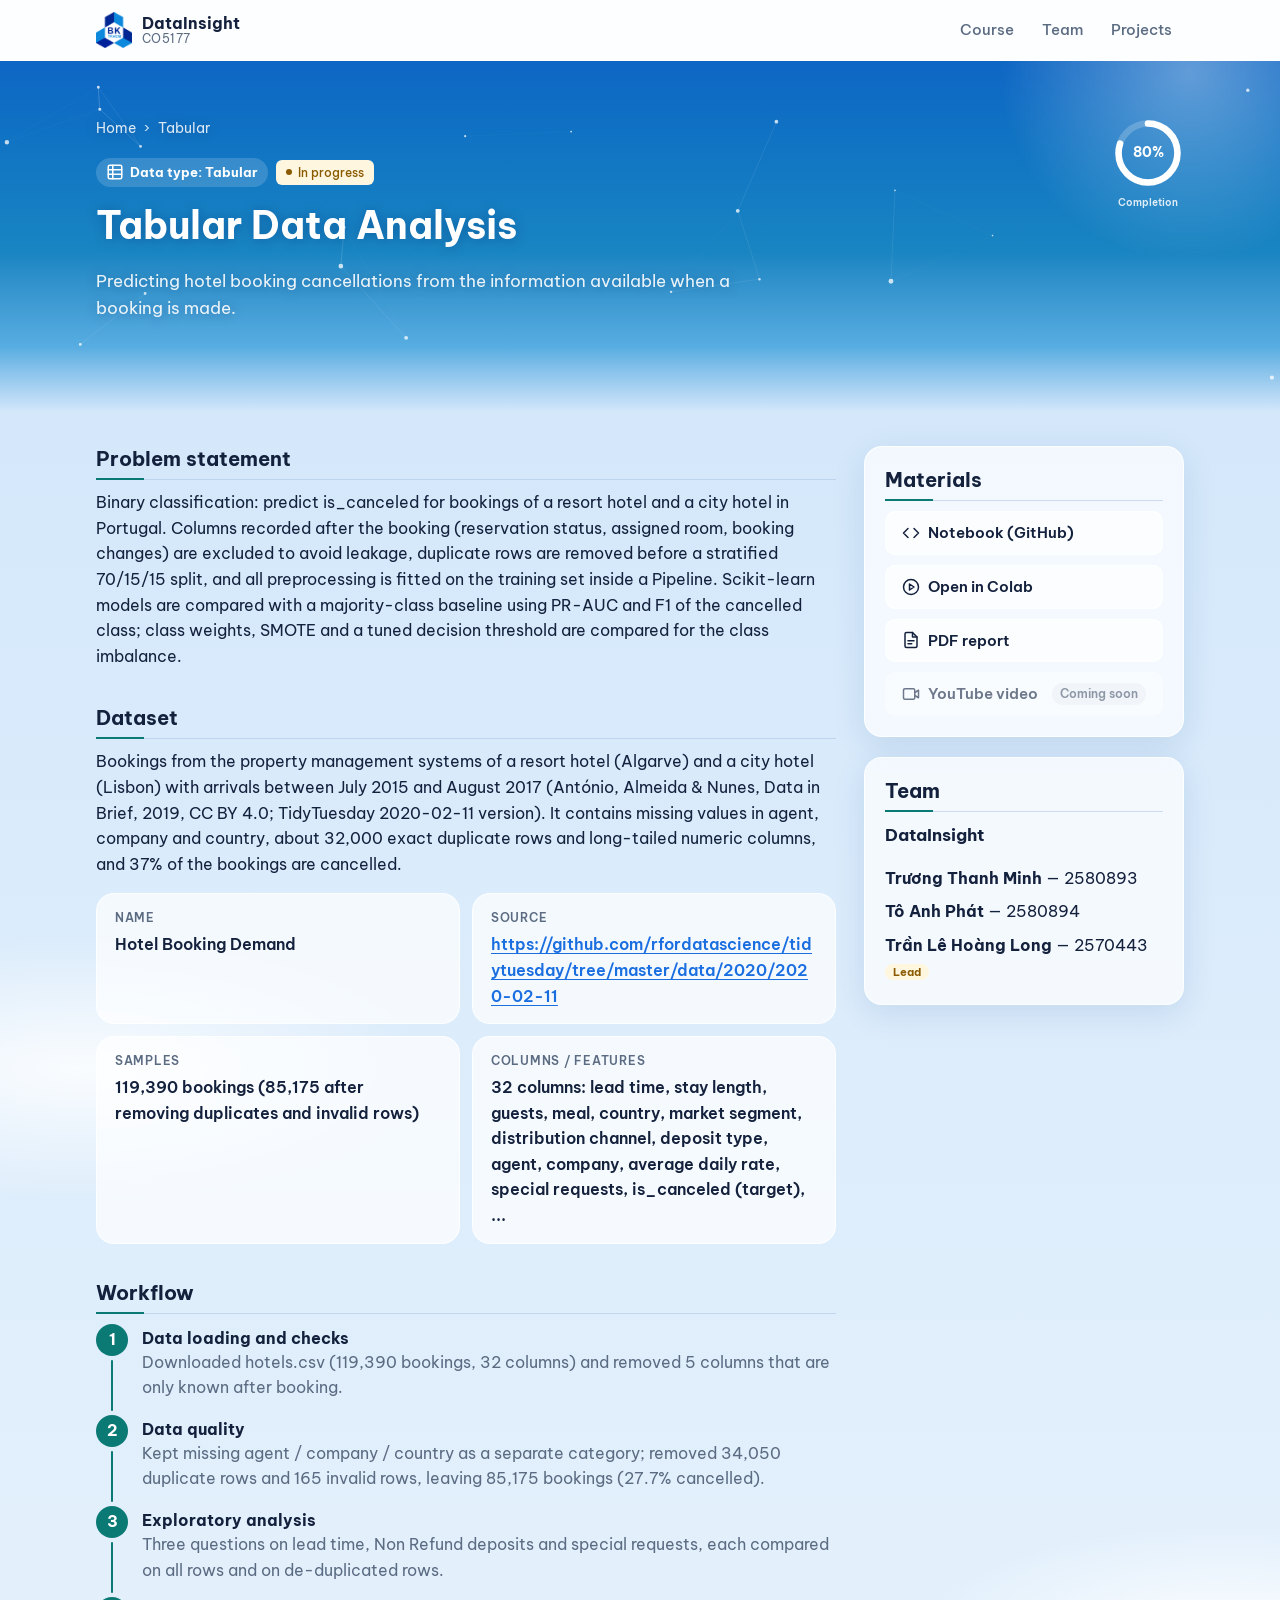
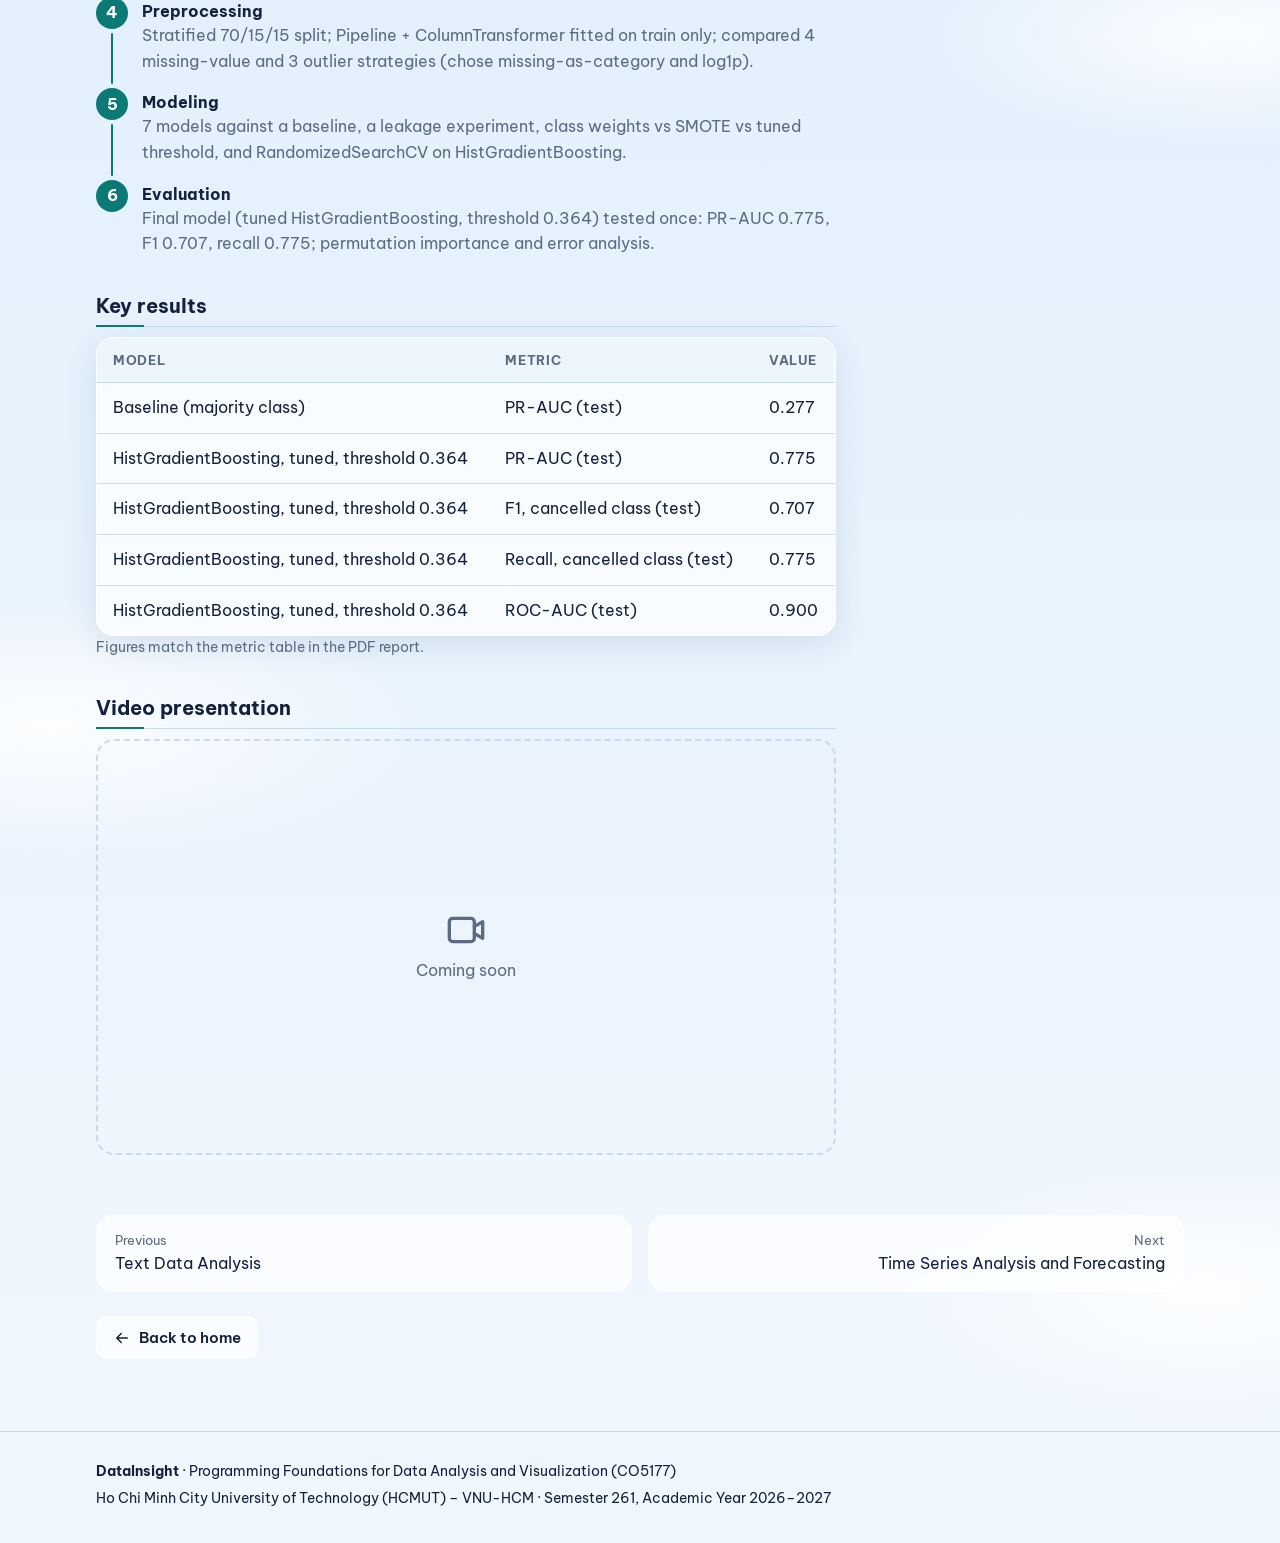
==== tabular/index.html @ 381c175e "feat: add tabular reports and notebook - include visualize to landing page - add report to latex: in" ====
<!doctype html>
<html lang="en">
<head>
  <meta charset="utf-8">
  <meta name="viewport" content="width=device-width, initial-scale=1">
  <title>Tabular · DataInsight</title>
  <meta name="description" content="Course project for Programming Foundations for Data Analysis and Visualization (CO5177) – team DataInsight, HCMUT.">
  <link rel="icon" type="image/png" href="../assets/img/hcmut-logo.png">
  <link rel="preconnect" href="https://fonts.googleapis.com">
  <link rel="preconnect" href="https://fonts.gstatic.com" crossorigin>
  <link href="https://fonts.googleapis.com/css2?family=Be+Vietnam+Pro:wght@400;500;600;700;800&display=swap" rel="stylesheet">
  <link rel="stylesheet" href="../assets/css/style.css?v=5">
  <link rel="stylesheet" href="../assets/css/effects.css?v=5">
  <link rel="stylesheet" href="../assets/css/theme.css?v=5">
</head>
<body data-root="../" data-page="project" data-project="tabular">
  <header class="site-header" id="site-header"></header>
  <main id="app">
    <noscript>
      <div class="noscript">
        This page requires JavaScript.<br>
        Repository: <a href="https://github.com/trthminh/CO5177">github.com/trthminh/CO5177</a>
      </div>
    </noscript>
  </main>
  <footer class="site-footer" id="site-footer"></footer>
  <script src="../assets/js/data.js?v=5"></script>
  <script src="../assets/js/effects.js?v=5"></script>
  <script src="../assets/js/render.js?v=5"></script>
</body>
</html>
---- assets/css/style.css ----
/* ===== Tokens ===== */
:root {
  --bk-blue: #1488d8;
  --bk-navy: #032b91;
  --bg: #f7f9fc;
  --surface: #ffffff;
  --surface-alt: #eef3fa;
  --text: #14213d;
  --muted: #5b6b82;
  --border: #dbe3ee;
  --primary: #0b5cc4;
  --primary-contrast: #ffffff;
  --hero-from: #032b91;
  --hero-to: #1488d8;
  --hero-text: #ffffff;
  --c-tabular: #0b7a75;
  --c-text: #7c3aed;
  --c-timeseries: #c2410c;
  --st-planned-bg: #eef1f5;   --st-planned-fg: #475569;
  --st-progress-bg: #fff4dc;  --st-progress-fg: #8a5a00;
  --st-done-bg: #dcf5e7;      --st-done-fg: #146c43;
  --shadow: 0 1px 2px rgba(16, 33, 61, .06), 0 4px 16px rgba(16, 33, 61, .06);
  --radius: 14px;
  --font: "Be Vietnam Pro", system-ui, -apple-system, "Segoe UI", Roboto, sans-serif;
  color-scheme: light;
}

@media (prefers-color-scheme: dark) {
  :root {
    --bg: #0d1420;
    --surface: #151f2e;
    --surface-alt: #111a27;
    --text: #e6edf7;
    --muted: #97a6bc;
    --border: #26344a;
    --primary: #5aa9f0;
    --primary-contrast: #06121f;
    --hero-from: #06215f;
    --hero-to: #0d5ea8;
    --c-tabular: #2dd4bf;
    --c-text: #b39dfa;
    --c-timeseries: #fb923c;
    --st-planned-bg: #233044;   --st-planned-fg: #c3cede;
    --st-progress-bg: #3d2f0f;  --st-progress-fg: #f6c768;
    --st-done-bg: #123826;      --st-done-fg: #7ee2a8;
    --shadow: 0 1px 2px rgba(0, 0, 0, .3), 0 4px 16px rgba(0, 0, 0, .25);
    color-scheme: dark;
  }
}

/* ===== Base ===== */
*, *::before, *::after { box-sizing: border-box; }
html { scroll-behavior: smooth; scroll-padding-top: 76px; }
body {
  margin: 0;
  font-family: var(--font);
  font-size: 16px;
  line-height: 1.6;
  color: var(--text);
  background: var(--bg);
  -webkit-font-smoothing: antialiased;
}
img { max-width: 100%; display: block; }
a { color: var(--primary); text-underline-offset: 3px; }
h1, h2, h3, h4 { line-height: 1.25; margin: 0 0 .5em; }
h2 { font-size: 1.5rem; }
p { margin: 0 0 1em; }
.container { width: 100%; max-width: 1120px; margin: 0 auto; padding: 0 16px; }
.muted { color: var(--muted); }
.small { font-size: .875rem; }
.icon { width: 18px; height: 18px; flex-shrink: 0; }
:focus-visible { outline: 3px solid var(--bk-blue); outline-offset: 2px; border-radius: 6px; }
.noscript { padding: 24px 16px; text-align: center; }

/* ===== Header ===== */
.site-header {
  position: sticky; top: 0; z-index: 10;
  background: var(--surface);
  border-bottom: 1px solid var(--border);
}
.header-inner { display: flex; align-items: center; gap: 16px; min-height: 60px; }
.brand { display: flex; align-items: center; gap: 10px; text-decoration: none; color: var(--text); }
.brand img { width: 36px; height: 36px; }
.brand-text { display: flex; flex-direction: column; line-height: 1.15; }
.brand-text small { color: var(--muted); font-size: .75rem; letter-spacing: .04em; }
.nav { display: flex; gap: 4px; margin-left: auto; }
.nav a {
  padding: 6px 12px; border-radius: 8px; text-decoration: none;
  color: var(--muted); font-weight: 500; font-size: .95rem;
}
.nav a:hover { color: var(--text); background: var(--surface-alt); }

/* ===== Buttons ===== */
.btn {
  display: inline-flex; align-items: center; gap: 8px;
  padding: 9px 16px; border-radius: 10px;
  font-weight: 600; font-size: .925rem; text-decoration: none;
  color: var(--text); background: var(--surface); border: 1px solid var(--border);
  transition: border-color .15s, color .15s, transform .15s;
}
a.btn:hover { border-color: var(--primary); color: var(--primary); }
.btn-primary { background: var(--primary); color: var(--primary-contrast); border-color: var(--primary); }
a.btn-primary:hover { color: var(--primary-contrast); filter: brightness(1.08); }
.btn-ghost { background: transparent; }
.btn-disabled { opacity: .6; cursor: not-allowed; border-style: dashed; }
.soon {
  margin-left: auto; font-size: .72rem; font-weight: 600; white-space: nowrap;
  padding: 2px 8px; border-radius: 999px;
  background: var(--st-planned-bg); color: var(--st-planned-fg);
}

/* ===== Hero ===== */
.hero {
  background: linear-gradient(135deg, var(--hero-from), var(--hero-to));
  color: var(--hero-text);
  padding: 72px 0 80px;
}
.eyebrow { text-transform: uppercase; letter-spacing: .08em; font-size: .8rem; font-weight: 600; opacity: .85; }
.hero h1 { font-size: clamp(1.8rem, 4.5vw, 2.9rem); max-width: 820px; }
.hero-group { font-size: 1.15rem; margin-bottom: .4em; }
.hero-lead { font-size: 1.05rem; max-width: 680px; opacity: .92; }
.hero-actions { display: flex; flex-wrap: wrap; gap: 12px; margin-top: 28px; }
.hero .btn-primary { background: #fff; color: var(--bk-navy); border-color: #fff; }
.hero .btn-ghost { color: #fff; border-color: rgba(255, 255, 255, .55); }
.hero a.btn-ghost:hover { color: #fff; border-color: #fff; background: rgba(255, 255, 255, .1); }

/* ===== Sections ===== */
.section { padding: 64px 0; }
.section-alt { background: var(--surface-alt); }
.section-lead { color: var(--muted); max-width: 720px; margin-bottom: 28px; }

.info-grid {
  display: grid; grid-template-columns: repeat(auto-fit, minmax(min(280px, 100%), 1fr)); gap: 12px;
  margin: 24px 0 0;
}
.info-grid.compact { margin-top: 12px; }
.info-row {
  background: var(--surface); border: 1px solid var(--border); border-radius: var(--radius);
  padding: 14px 18px; min-width: 0;
}
.info-row dt { font-size: .78rem; text-transform: uppercase; letter-spacing: .06em; color: var(--muted); font-weight: 600; }
.info-row dd { margin: 4px 0 0; font-weight: 600; overflow-wrap: anywhere; }

/* ===== Team ===== */
.team-name { font-size: 1.05rem; }
.table-wrap { overflow-x: auto; border-radius: var(--radius); border: 1px solid var(--border); background: var(--surface); }
table { width: 100%; border-collapse: collapse; }
th, td { text-align: left; padding: 12px 16px; border-bottom: 1px solid var(--border); vertical-align: top; }
th { font-size: .8rem; text-transform: uppercase; letter-spacing: .05em; color: var(--muted); background: var(--surface-alt); }
tbody tr:last-child td { border-bottom: 0; }
.gh-link { display: inline-flex; align-items: center; gap: 6px; }
.repo-line { margin-top: 18px; overflow-wrap: anywhere; }

@media (max-width: 640px) {
  table.members thead { display: none; }
  table.members tr { display: block; padding: 10px 0; border-bottom: 1px solid var(--border); }
  table.members tbody tr:last-child { border-bottom: 0; }
  table.members td { display: flex; gap: 12px; border: 0; padding: 4px 16px; }
  table.members td::before {
    content: attr(data-label); flex: 0 0 38%;
    font-size: .8rem; color: var(--muted); font-weight: 600;
  }
}

/* ===== Project cards ===== */
.project-grid { display: grid; grid-template-columns: repeat(auto-fit, minmax(min(300px, 100%), 1fr)); gap: 20px; }
.project-card {
  --accent: var(--primary);
  position: relative; display: flex; flex-direction: column;
  background: var(--surface); border: 1px solid var(--border); border-radius: var(--radius);
  padding: 24px; box-shadow: var(--shadow); overflow: hidden;
}
.project-card::before {
  content: ""; position: absolute; inset: 0 0 auto 0; height: 4px; background: var(--accent);
}
.type-tabular { --accent: var(--c-tabular); }
.type-text { --accent: var(--c-text); }
.type-timeseries { --accent: var(--c-timeseries); }
.card-top { display: flex; align-items: center; justify-content: space-between; gap: 8px; flex-wrap: wrap; }
.type-badge {
  display: inline-flex; align-items: center; gap: 6px;
  font-size: .8rem; font-weight: 700; color: var(--accent);
  padding: 4px 10px; border-radius: 999px;
  background: color-mix(in srgb, var(--accent) 12%, transparent);
}
.status { font-size: .75rem; font-weight: 600; padding: 3px 10px; border-radius: 999px; }
.status-planned { background: var(--st-planned-bg); color: var(--st-planned-fg); }
.status-in-progress { background: var(--st-progress-bg); color: var(--st-progress-fg); }
.status-done { background: var(--st-done-bg); color: var(--st-done-fg); }
.card-index { font-size: 2.4rem; font-weight: 800; color: var(--accent); opacity: .25; margin: 8px 0 -6px; line-height: 1; }
.project-card h3 { font-size: 1.25rem; margin-top: 8px; }
.card-summary { color: var(--muted); }
.card-meta { margin: 0 0 16px; display: grid; gap: 6px; font-size: .9rem; }
.card-meta div { display: flex; gap: 8px; }
.card-meta dt { color: var(--muted); min-width: 90px; }
.card-meta dd { margin: 0; font-weight: 600; }
.quick-links { display: grid; grid-template-columns: 1fr 1fr; gap: 8px; margin-bottom: 16px; }
.quick-links .btn { font-size: .82rem; padding: 7px 10px; }
.card-cta { margin-top: auto; justify-content: center; }

/* ===== Project page ===== */
.page-head { padding: 40px 0 36px; background: var(--surface-alt); border-bottom: 1px solid var(--border); }
.page-head .card-top { justify-content: flex-start; }
.page-head h1 { font-size: clamp(1.6rem, 4vw, 2.4rem); margin-top: 14px; }
.page-head .hero-lead { opacity: 1; color: var(--muted); }
.breadcrumb { display: flex; gap: 8px; font-size: .9rem; color: var(--muted); margin-bottom: 18px; }
.breadcrumb a { text-decoration: none; }
.project-layout {
  display: grid; grid-template-columns: minmax(0, 1fr) 320px; gap: 28px;
  padding-top: 36px; padding-bottom: 24px; align-items: start;
}
.block { margin-bottom: 36px; }
.block h2 { font-size: 1.25rem; padding-bottom: 8px; border-bottom: 1px solid var(--border); }
.placeholder { font-style: italic; }
.side-card {
  background: var(--surface); border: 1px solid var(--border); border-radius: var(--radius);
  padding: 20px; margin-bottom: 20px;
}
.project-side { position: sticky; top: 80px; }
.material-list { display: grid; gap: 10px; }
.material-list .btn { width: 100%; }
.member-list { list-style: none; padding: 0; margin: 0; display: grid; gap: 8px; }
.owner-tag {
  font-size: .7rem; font-weight: 700; padding: 1px 8px; border-radius: 999px;
  background: var(--st-progress-bg); color: var(--st-progress-fg);
}
.steps { list-style: none; padding: 0; margin: 0; display: grid; gap: 14px; }
.steps li { display: flex; gap: 14px; }
.step-num {
  flex: 0 0 32px; height: 32px; border-radius: 50%;
  display: grid; place-items: center; font-weight: 700;
  background: var(--primary); color: var(--primary-contrast);
}
.steps h4 { margin: 4px 0 2px; }
.steps p { margin: 0; color: var(--muted); }
.video-frame { position: relative; aspect-ratio: 16 / 9; border-radius: var(--radius); overflow: hidden; background: #000; }
.video-frame iframe { position: absolute; inset: 0; width: 100%; height: 100%; border: 0; }
.video-placeholder {
  aspect-ratio: 16 / 9; display: flex; flex-direction: column; align-items: center; justify-content: center; gap: 8px;
  border: 2px dashed var(--border); border-radius: var(--radius); color: var(--muted);
}
.video-placeholder .icon { width: 40px; height: 40px; }
.pager { display: grid; grid-template-columns: 1fr 1fr; gap: 16px; padding-bottom: 24px; }
.pager-link {
  display: flex; flex-direction: column; padding: 14px 18px; text-decoration: none;
  border: 1px solid var(--border); border-radius: var(--radius); background: var(--surface); color: var(--text);
}
.pager-link:hover { border-color: var(--primary); }
.pager-link small { color: var(--muted); }
.pager-link.next { text-align: right; grid-column: 2; }
.back-home { padding-bottom: 48px; }

@media (max-width: 860px) {
  .project-layout { grid-template-columns: 1fr; }
  .project-side { position: static; order: -1; }
}

/* ===== Footer ===== */
.site-footer { border-top: 1px solid var(--border); background: var(--surface); padding: 28px 0; font-size: .9rem; }
.footer-inner p { margin: 0 0 4px; }

/* ===== Mobile ===== */
@media (max-width: 640px) {
  .nav { display: none; }
  .hero { padding: 48px 0 56px; }
  .section { padding: 44px 0; }
  .pager { grid-template-columns: 1fr; }
  .pager-link.next { grid-column: 1; }
}

@media print {
  .site-header, .hero-actions, .pager, .back-home { display: none; }
  .hero { background: none; color: #000; padding: 16px 0; }
}

/* Ngăn tràn ngang trên màn hình hẹp */
.hero h1, .hero-lead, .card-summary, .info-row dd { overflow-wrap: anywhere; }
.quick-links .btn span { white-space: nowrap; overflow: hidden; text-overflow: ellipsis; }
@media (max-width: 380px) { .quick-links { grid-template-columns: 1fr; } }
---- assets/css/effects.css ----
/* =====================================================================
   HIỆU ỨNG CHUYỂN ĐỘNG — dùng cùng assets/js/effects.js
   ===================================================================== */

/* ----- Header: thu nhỏ khi cuộn + thanh tiến độ ----- */
/* Không đổi chiều cao header khi cuộn: đổi min-height buộc trình duyệt tính lại layout cả trang mỗi khung hình. */
.site-header { transition: box-shadow .3s; }
.site-header.scrolled { box-shadow: 0 6px 24px rgba(3, 43, 145, .12); }
.brand img { transition: transform .6s cubic-bezier(.2, .8, .2, 1); }
.brand:hover img { transform: rotate(360deg) scale(1.08); }
.scroll-progress {
  position: absolute; left: 0; right: 0; bottom: -1px; height: 3px;
  background: linear-gradient(90deg, var(--bk-navy), var(--bk-blue), var(--c-text), var(--c-timeseries));
  transform: scaleX(0); transform-origin: left; pointer-events: none;
}
.nav a { position: relative; }
.nav a::after {
  content: ""; position: absolute; left: 12px; right: 12px; bottom: 2px; height: 2px; border-radius: 2px;
  background: var(--primary); transform: scaleX(0); transition: transform .3s;
}
.nav a:hover::after { transform: scaleX(1); }

/* ----- Nút: nổi lên, vệt sáng, gợn sóng ----- */
.btn { position: relative; overflow: hidden; isolation: isolate; }
a.btn:hover { transform: translateY(-2px); box-shadow: 0 8px 20px rgba(11, 92, 196, .18); }
a.btn:active { transform: translateY(0); }
a.btn .icon:last-child { transition: transform .25s; }
a.btn:hover .icon:last-child { transform: translateX(3px); }
/* Vệt sáng chỉ chạy khi hover (trước đây chạy vô hạn) */
.shine::after {
  content: ""; position: absolute; top: 0; bottom: 0; left: 0; width: 40%; z-index: -1;
  background: linear-gradient(110deg, transparent, rgba(20, 136, 216, .35), transparent);
  transform: translateX(-150%) skewX(-20deg);
}
.shine:hover::after { animation: shine .9s ease-in-out; }
@keyframes shine { to { transform: translateX(330%) skewX(-20deg); } }
.ripple {
  position: absolute; border-radius: 50%; pointer-events: none; z-index: -1;
  background: currentColor; opacity: .25; transform: scale(0);
  animation: ripple .65s ease-out forwards;
}
@keyframes ripple { to { transform: scale(1); opacity: 0; } }

/* ----- Hero ----- */
.hero, .page-head { position: relative; overflow: hidden; isolation: isolate; }
.hero {
  background: linear-gradient(120deg, var(--hero-from), #0a47b8, var(--hero-to), #0a3aa8, var(--hero-from));
  background-size: 300% 300%;
  animation: gradient-shift 18s ease infinite;
  padding: 96px 0 120px;
}
@keyframes gradient-shift { 0%, 100% { background-position: 0% 50%; } 50% { background-position: 100% 50%; } }
.hero-canvas { position: absolute; inset: 0; z-index: -1; pointer-events: none; }
.hero-glow {
  position: absolute; z-index: -1; width: 520px; height: 520px; border-radius: 50%;
  right: -120px; top: -160px; pointer-events: none; will-change: transform;
  background: radial-gradient(circle, rgba(124, 196, 255, .45), transparent 70%);
  animation: glow-drift 14s ease-in-out infinite alternate;
}
@keyframes glow-drift { to { transform: translate(-180px, 140px) scale(1.2); } }
.hero-hexes { position: absolute; inset: 0; z-index: -1; pointer-events: none; }
.hex { position: absolute; animation: hex-float 12s ease-in-out infinite; animation-delay: var(--delay); }
.hex polygon { fill: rgba(255, 255, 255, .06); stroke: rgba(255, 255, 255, .35); stroke-width: 2; }
.hex-1 polygon, .hex-4 polygon { fill: rgba(20, 136, 216, .35); stroke: rgba(255, 255, 255, .2); }
@keyframes hex-float {
  0%, 100% { transform: translateY(0) rotate(0deg); }
  50% { transform: translateY(-22px) rotate(12deg); }
}
.hero-inner { position: relative; }

/* Tiêu đề hiện từng chữ */
.split .word { display: inline-block; }
.js-anim .split .word {
  opacity: 0; transform: translateY(.7em) rotate(4deg);
  animation: word-in .9s cubic-bezier(.2, .75, .2, 1) forwards;
  animation-delay: calc(var(--i) * 70ms + 150ms);
}
@keyframes word-in { to { opacity: 1; transform: none; } }
.js-anim .fade-up { opacity: 0; animation: fade-up .9s cubic-bezier(.2, .75, .2, 1) forwards; animation-delay: var(--d, 0ms); }
@keyframes fade-up { from { opacity: 0; translate: 0 18px; } to { opacity: 1; translate: 0 0; } }

.eyebrow { display: inline-flex; align-items: center; gap: 10px; flex-wrap: wrap; }
/* Vòng lan toả dùng transform + opacity (chạy trên GPU) thay vì animate box-shadow (vẽ lại mỗi khung hình) */
.pulse-dot { position: relative; width: 8px; height: 8px; border-radius: 50%; background: #5cf0b4; flex-shrink: 0; }
.pulse-dot::after {
  content: ""; position: absolute; inset: 0; border-radius: 50%; background: #5cf0b4;
  animation: pulse 2s ease-out infinite;
}
@keyframes pulse { from { transform: scale(1); opacity: .7; } 70%, to { transform: scale(3.5); opacity: 0; } }

/* Chữ gõ máy */
.hero-rotate { font-size: clamp(1.1rem, 2.4vw, 1.45rem); font-weight: 600; margin-bottom: .8em; min-height: 1.6em; }
.typewriter {
  background: linear-gradient(90deg, #9fe7ff, #ffffff, #ffd59e);
  -webkit-background-clip: text; background-clip: text; color: transparent;
}
.caret {
  display: inline-block; width: 3px; height: 1.1em; margin-left: 3px; vertical-align: -.15em;
  background: #fff; border-radius: 2px; animation: blink 1s steps(1) infinite;
}
@keyframes blink { 50% { opacity: 0; } }
/* Gradient tĩnh: animate background-position trên chữ buộc vẽ lại liên tục */
.shimmer-text {
  background: linear-gradient(90deg, #fff, #9fe7ff 55%, #fff);
  -webkit-background-clip: text; background-clip: text; color: transparent;
}

.scroll-hint {
  position: absolute; left: 50%; bottom: 76px; translate: -50% 0;
  width: 26px; height: 42px; border: 2px solid rgba(255, 255, 255, .6); border-radius: 14px;
}
.scroll-hint span {
  position: absolute; left: 50%; top: 8px; width: 4px; height: 8px; margin-left: -2px;
  border-radius: 2px; background: #fff; animation: scroll-dot 1.8s ease-in-out infinite;
}
@keyframes scroll-dot { 0% { opacity: 0; transform: translateY(0); } 30% { opacity: 1; } 100% { opacity: 0; transform: translateY(16px); } }

/* ----- Dải thống kê ----- */
.stats-band { position: relative; z-index: 2; margin-top: -56px; }
.stats {
  display: grid; grid-template-columns: repeat(3, 1fr);
  background: var(--surface); border: 1px solid var(--border); border-radius: 18px;
  box-shadow: 0 18px 50px rgba(3, 43, 145, .16); overflow: hidden;
}
.stat { padding: 22px 24px; text-align: center; border-right: 1px solid var(--border); }
.stat:last-child { border-right: 0; }
.stat-value {
  display: block; font-size: 2.2rem; font-weight: 800; line-height: 1.1; font-variant-numeric: tabular-nums;
  background: linear-gradient(135deg, var(--bk-navy), var(--bk-blue));
  -webkit-background-clip: text; background-clip: text; color: transparent;
}
.stat-label { display: block; margin-top: 4px; color: var(--muted); font-size: .9rem; }
@media (prefers-color-scheme: dark) {
  .stat-value { background-image: linear-gradient(135deg, #9fd2ff, #5aa9f0); }
}

/* ----- Hiện dần khi cuộn ----- */
.js-anim .reveal { opacity: 0; }
.js-anim .reveal.in { animation: reveal-in .85s cubic-bezier(.2, .75, .2, 1) both; animation-delay: var(--d, 0ms); }
@keyframes reveal-in { from { opacity: 0; translate: 0 32px; } to { opacity: 1; translate: 0 0; } }
.js-anim .row-reveal.in { animation-name: row-in; }
@keyframes row-in { from { opacity: 0; translate: -24px 0; } to { opacity: 1; translate: 0 0; } }

/* ----- Tiêu đề section ----- */
.section-title { display: flex; align-items: baseline; gap: 12px; position: relative; padding-bottom: 12px; }
.kicker {
  font-size: .85rem; font-weight: 800; letter-spacing: .08em; color: var(--primary);
  padding: 2px 8px; border-radius: 6px; background: color-mix(in srgb, var(--primary) 12%, transparent);
}
.section-title::after {
  content: ""; position: absolute; left: 0; bottom: 0; height: 3px; width: 64px; border-radius: 3px;
  background: linear-gradient(90deg, var(--bk-navy), var(--bk-blue));
  transform: scaleX(0); transform-origin: left; transition: transform .9s .3s cubic-bezier(.2, .75, .2, 1);
}
.section-title.in::after, html:not(.js-anim) .section-title::after { transform: scaleX(1); }

/* ----- Thẻ thông tin & bảng thành viên ----- */
.info-row { position: relative; overflow: hidden; transition: transform .25s, border-color .25s, box-shadow .25s; }
.info-row::before {
  content: ""; position: absolute; left: 0; top: 0; bottom: 0; width: 3px;
  background: linear-gradient(var(--bk-navy), var(--bk-blue)); transform: scaleY(0); transition: transform .3s;
}
.info-row:hover { transform: translateY(-3px); border-color: var(--bk-blue); box-shadow: var(--shadow); }
.info-row:hover::before { transform: scaleY(1); }
table.members tbody tr { transition: background .2s; }
table.members tbody tr:hover { background: color-mix(in srgb, var(--primary) 6%, transparent); }
.member-cell { display: inline-flex; align-items: center; gap: 10px; }
.avatar {
  width: 34px; height: 34px; border-radius: 50%; flex-shrink: 0;
  display: grid; place-items: center; font-weight: 700; font-size: .9rem; color: #fff;
  background: linear-gradient(135deg, #0b7a75, #14b8a6);
  transition: transform .3s;
}
.avatar-text { background: linear-gradient(135deg, #7c3aed, #a78bfa); }
.avatar-timeseries { background: linear-gradient(135deg, #c2410c, #f59e0b); }
tr:hover .avatar { transform: scale(1.12) rotate(-8deg); }

/* ----- Thẻ bài con: nghiêng 3D + vệt sáng theo chuột ----- */
.project-card {
  transform: perspective(900px) rotateX(var(--rx, 0deg)) rotateY(var(--ry, 0deg));
  transition: transform .2s ease-out, box-shadow .3s, border-color .3s;
}
.project-card:hover {
  box-shadow: 0 22px 50px color-mix(in srgb, var(--accent) 25%, transparent);
  border-color: color-mix(in srgb, var(--accent) 45%, var(--border));
}
.spotlight {
  position: absolute; inset: 0; pointer-events: none; opacity: 0; transition: opacity .3s;
  background: radial-gradient(360px circle at var(--mx, 50%) var(--my, 50%),
    color-mix(in srgb, var(--accent) 16%, transparent), transparent 60%);
}
.project-card:hover .spotlight { opacity: 1; }
.project-card > *:not(.spotlight) { position: relative; }
.project-card::before { transition: height .3s; z-index: 1; }
.project-card:hover::before { height: 6px; }
.card-head { display: flex; align-items: center; justify-content: space-between; margin-top: 8px; }
.card-head .card-index { margin: 0; transition: opacity .3s, transform .3s; }
.project-card:hover .card-index { opacity: .55; transform: translateX(4px); }
.type-badge .icon { transition: transform .4s; }
.project-card:hover .type-badge .icon { transform: rotate(-12deg) scale(1.15); }

/* Vòng tiến độ */
.ring-wrap { position: relative; width: 52px; height: 52px; flex-shrink: 0; }
.ring { width: 100%; height: 100%; transform: rotate(-90deg); }
.ring circle { fill: none; stroke-width: 4; }
.ring-bg { stroke: var(--border); }
.ring-fg {
  stroke: var(--accent, var(--primary)); stroke-linecap: round;
  stroke-dasharray: 113.1; stroke-dashoffset: 113.1;
  transition: stroke-dashoffset 1.6s cubic-bezier(.2, .75, .2, 1) .3s;
}
.in .ring-fg, html:not(.js-anim) .ring-fg { stroke-dashoffset: calc(113.1 - 113.1 * var(--p) / 100); }
.ring-label {
  position: absolute; inset: 0; display: grid; place-items: center;
  font-size: .72rem; font-weight: 700; color: var(--muted); font-variant-numeric: tabular-nums;
}

/* Trạng thái "đang thực hiện" có chấm nhấp nháy */
.status { display: inline-flex; align-items: center; gap: 6px; }
.status-in-progress::before {
  content: ""; width: 6px; height: 6px; border-radius: 50%; background: currentColor; animation: blink 1.2s infinite;
}

/* ----- Trang bài con ----- */
body[data-project="tabular"] { --accent: var(--c-tabular); }
body[data-project="text"] { --accent: var(--c-text); }
body[data-project="timeseries"] { --accent: var(--c-timeseries); }
.page-head {
  padding: 56px 0 52px; border-bottom: 0; color: #fff;
  background: linear-gradient(120deg, var(--hero-from), color-mix(in srgb, var(--accent) 65%, var(--hero-to)), var(--hero-from));
  background-size: 300% 300%;
  animation: gradient-shift 18s ease infinite;
}
.page-head .hero-glow { width: 420px; height: 420px; top: -200px; }
.page-head-inner { position: relative; }
.page-head .breadcrumb, .page-head .breadcrumb a { color: rgba(255, 255, 255, .85); }
.page-head .breadcrumb a:hover { color: #fff; }
.page-head .type-badge { color: #fff; background: rgba(255, 255, 255, .16); }
.page-head .hero-lead { color: rgba(255, 255, 255, .9); }
.page-head-ring {
  position: absolute; right: 16px; top: 0; display: flex; flex-direction: column; align-items: center; gap: 6px;
  color: rgba(255, 255, 255, .85); font-size: .75rem; font-weight: 600;
}
.page-head-ring .ring-wrap { width: 72px; height: 72px; }
.page-head-ring .ring-bg { stroke: rgba(255, 255, 255, .2); }
.page-head-ring .ring-fg { stroke: #fff; }
.page-head-ring .ring-label { color: #fff; font-size: .9rem; }

.block h2 { position: relative; }
.block h2::after {
  content: ""; position: absolute; left: 0; bottom: -1px; height: 2px; width: 48px;
  background: var(--accent, var(--primary)); transform: scaleX(0); transform-origin: left;
  transition: transform .8s .25s cubic-bezier(.2, .75, .2, 1);
}
.block.in h2::after, html:not(.js-anim) .block h2::after { transform: scaleX(1); }
.step-num { background: var(--accent, var(--primary)); }

/* Timeline: mỗi bước có một đoạn nối tới bước sau, nằm DƯỚI vòng số và tự vẽ khi bước hiện ra */
.timeline li { position: relative; }
.timeline li:not(:last-child)::before,
.timeline li:not(:last-child)::after {
  content: ""; position: absolute; left: 15px; top: 36px; bottom: -10px; width: 2px; border-radius: 2px;
}
.timeline li:not(:last-child)::before { background: var(--border); }
.timeline li:not(:last-child)::after {
  background: var(--accent, var(--primary)); transform: scaleY(0); transform-origin: top;
  transition: transform .6s .35s ease-out;
}
.timeline li.in::after, html:not(.js-anim) .timeline li::after { transform: scaleY(1); }
.timeline .step-num { position: relative; z-index: 1; transition: transform .3s, box-shadow .3s; }
.timeline li:hover .step-num { transform: scale(1.15); box-shadow: 0 0 0 6px color-mix(in srgb, var(--accent, var(--primary)) 20%, transparent); }

.side-card { transition: transform .25s, box-shadow .25s; }
.side-card:hover { transform: translateY(-3px); box-shadow: var(--shadow); }
.member-list li { transition: transform .2s; }
.member-list li:hover { transform: translateX(4px); }
.pager-link { transition: transform .25s, border-color .25s, box-shadow .25s; }
.pager-link:hover { transform: translateY(-3px); box-shadow: var(--shadow); }

/* Ô chờ video */
.video-placeholder .icon { animation: bob 2.4s ease-in-out infinite; }
@keyframes bob { 50% { transform: translateY(-6px); } }

/* ----- Nút lên đầu trang ----- */
.back-top {
  position: fixed; right: 20px; bottom: 20px; z-index: 20;
  width: 46px; height: 46px; border-radius: 50%; border: 0; cursor: pointer;
  display: grid; place-items: center; color: #fff;
  background: linear-gradient(135deg, var(--bk-navy), var(--bk-blue));
  box-shadow: 0 10px 24px rgba(3, 43, 145, .35);
  opacity: 0; transform: translateY(16px) scale(.8); pointer-events: none;
  transition: opacity .3s, transform .3s;
}
.back-top svg { width: 20px; height: 20px; }
.back-top.show { opacity: 1; transform: none; pointer-events: auto; }
.back-top.show:hover { transform: translateY(-3px); }

/* ----- Mobile ----- */
@media (max-width: 640px) {
  .hero { padding: 64px 0 100px; }
  .stats { grid-template-columns: 1fr; }
  .stat { border-right: 0; border-bottom: 1px solid var(--border); padding: 16px; }
  .stat:last-child { border-bottom: 0; }
  .hex-0 { width: 70px !important; }
  .scroll-hint { display: none; }
  .page-head-ring { position: static; flex-direction: row; margin-bottom: 12px; }
}

/* ----- Tôn trọng tuỳ chọn giảm chuyển động ----- */
@media (prefers-reduced-motion: reduce) {
  *, *::before, *::after { animation: none !important; transition: none !important; scroll-behavior: auto !important; }
  .project-card { transform: none !important; }
}
---- assets/css/theme.css ----
/* =====================================================================
   THEME HCMUT — nền trời xanh + mây, thẻ kính mờ (glassmorphism)
   theo giao diện cổng thông tin của trường. Nạp SAU style.css / effects.css.
   ===================================================================== */

:root {
  --primary: #1a6ee0;
  --sky-1: #0e66c4;
  --sky-2: #1f8ae3;
  --sky-3: #62b4f0;
  --page-top: #cfe5fa;
  --page-mid: #e3f0fc;
  --page-bottom: #f1f7fe;
  --cloud: rgba(255, 255, 255, .85);
  --glass: rgba(255, 255, 255, .7);
  --glass-strong: rgba(255, 255, 255, .94);
  --glass-border: rgba(255, 255, 255, .75);
  --glass-shadow: 0 8px 32px rgba(14, 70, 140, .12);
  --bg: #eaf4fd;
  --surface-alt: rgba(232, 242, 253, .7);
  --border: rgba(170, 196, 226, .55);
  --st-done-bg: #effbe6;      --st-done-fg: #3b7f1a;
  --st-progress-bg: #fff6df;  --st-progress-fg: #8a5a00;
  --radius: 18px;
}

@media (prefers-color-scheme: dark) {
  :root {
    --primary: #6cb2f5;
    --sky-1: #06234f;
    --sky-2: #0b3f7f;
    --sky-3: #1662a8;
    --page-top: #0c2242;
    --page-mid: #0b1a30;
    --page-bottom: #0a1322;
    --cloud: rgba(120, 170, 230, .12);
    --glass: rgba(20, 32, 50, .62);
    --glass-strong: rgba(18, 30, 50, .95);
    --glass-border: rgba(140, 180, 230, .16);
    --glass-shadow: 0 8px 32px rgba(0, 0, 0, .35);
    --bg: #0b1626;
    --surface-alt: rgba(18, 30, 48, .6);
    --border: rgba(120, 150, 190, .22);
    --st-done-bg: #15361f;      --st-done-fg: #8fe0a0;
  }
}

/* ----- Nền trang: MỘT dải trời liền mạch trải theo chiều dài trang -----
   Hero kết thúc đúng màu --page-top nên không có đường nối giữa hero và phần dưới. */
html { background: var(--page-bottom); }
body { position: relative; background: transparent; }
body::before {
  content: ""; position: absolute; inset: 0; z-index: -2; pointer-events: none;
  background:
    radial-gradient(ellipse 40% 6% at 6% 34%, var(--cloud), transparent 70%),
    radial-gradient(ellipse 34% 5% at 96% 52%, var(--cloud), transparent 70%),
    radial-gradient(ellipse 42% 6% at 4% 74%, var(--cloud), transparent 70%),
    radial-gradient(ellipse 36% 6% at 94% 92%, var(--cloud), transparent 70%),
    linear-gradient(180deg, var(--page-top) 0%, var(--page-mid) 50%, var(--page-bottom) 100%);
}

/* ----- Thẻ kính mờ -----
   Không dùng backdrop-filter (kể cả header): làm mờ phần nội dung phía sau mỗi khung hình
   khi cuộn là nguyên nhân chính gây giật. Nền trắng gần đặc cho cảm giác tương tự. */
.stats,
.info-row,
.table-wrap,
.project-card,
.side-card,
.pager-link,
.btn:not(.btn-primary) {
  background: var(--glass);
  border-color: var(--glass-border);
}
.stats, .project-card, .table-wrap, .side-card { box-shadow: var(--glass-shadow); }
.site-header { background: var(--glass-strong); border-bottom-color: var(--glass-border); }
/* Footer trong suốt để nền trời chạy tới tận cuối trang */
.site-footer { background: transparent; border-top-color: var(--border); margin-top: 24px; }
.section-alt { background: transparent; }
th { background: var(--surface-alt); }
.project-card:hover, .info-row:hover { background: var(--glass-strong); }

/* Nav kiểu tab: chữ xanh, gạch chân xanh */
.nav a:hover { background: transparent; color: var(--primary); }

/* Nhãn trạng thái kiểu "Đã xác nhận" */
.status { border-radius: 6px; font-weight: 500; }

/* ----- Hero: bầu trời xanh với mây ở chân ----- */
.hero {
  background: linear-gradient(180deg, var(--sky-1) 0%, var(--sky-2) 48%, var(--sky-3) 76%, var(--page-top) 100%);
  animation: none;
}
.scroll-hint { border-color: color-mix(in srgb, var(--sky-2) 60%, transparent); }
.scroll-hint span { background: var(--sky-2); }
.hero::after {
  content: ""; position: absolute; inset: auto 0 0 0; height: 45%; z-index: -1; pointer-events: none;
  background:
    radial-gradient(ellipse 30% 55% at 6% 100%, rgba(255, 255, 255, .55), transparent 70%),
    radial-gradient(ellipse 22% 40% at 30% 105%, rgba(255, 255, 255, .35), transparent 70%),
    radial-gradient(ellipse 28% 50% at 95% 100%, rgba(255, 255, 255, .5), transparent 70%);
}
.hero h1, .hero-lead, .hero-group, .eyebrow { text-shadow: 0 1px 12px rgba(6, 40, 100, .35); }
.hero-glow { background: radial-gradient(circle, rgba(255, 255, 255, .35), transparent 65%); }
.hero .btn-primary { color: var(--sky-1); }
.hero .btn-ghost { background: rgba(255, 255, 255, .14); border-color: rgba(255, 255, 255, .6); }

/* ----- Đầu trang bài con: cùng tông trời, pha màu của bài ----- */
.page-head {
  background: linear-gradient(180deg, var(--sky-1) 0%, color-mix(in srgb, var(--accent) 30%, var(--sky-2)) 55%,
    color-mix(in srgb, var(--accent) 12%, var(--sky-3)) 82%, var(--page-top) 100%);
  animation: none;
  padding-bottom: 72px;
}
.page-head h1, .page-head .breadcrumb { text-shadow: 0 1px 12px rgba(6, 40, 100, .35); }

@media (prefers-color-scheme: dark) {
  .hero .btn-primary { color: #06234f; }
  .hero::after { opacity: .25; }
}
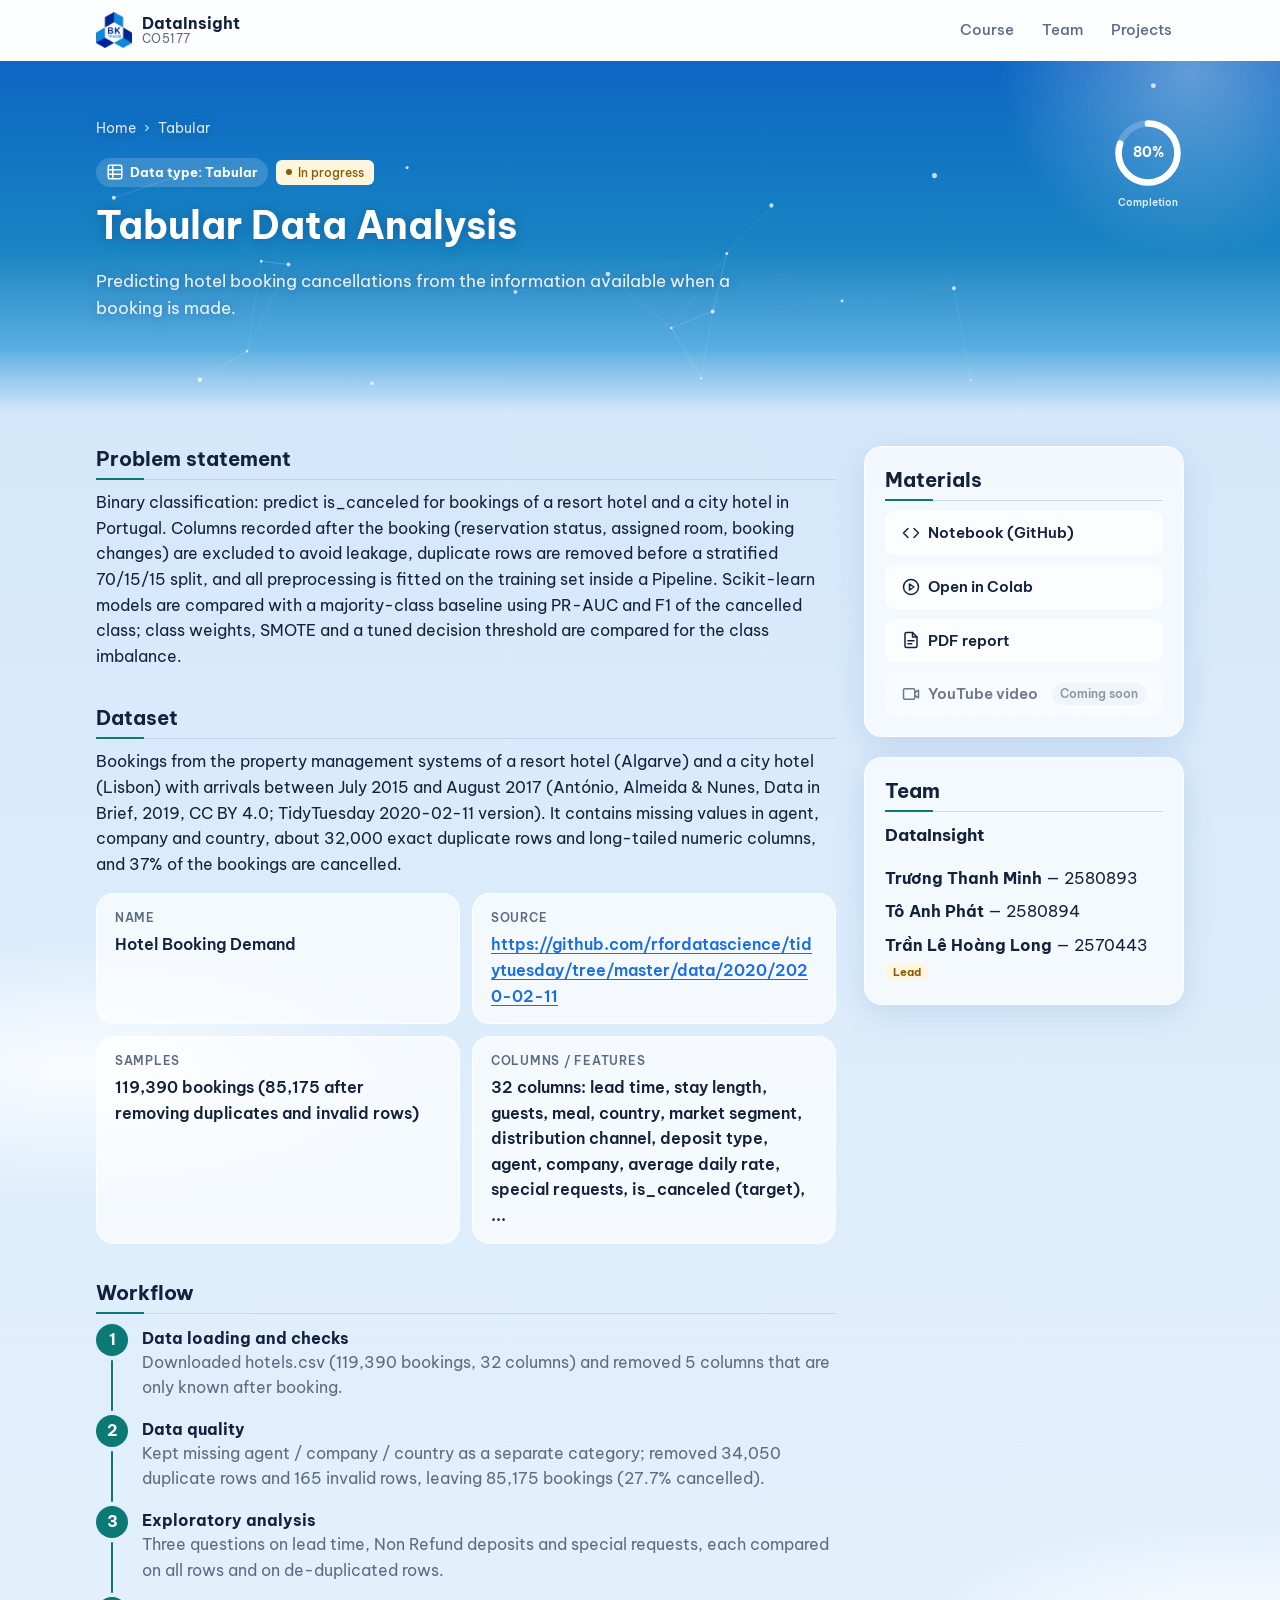
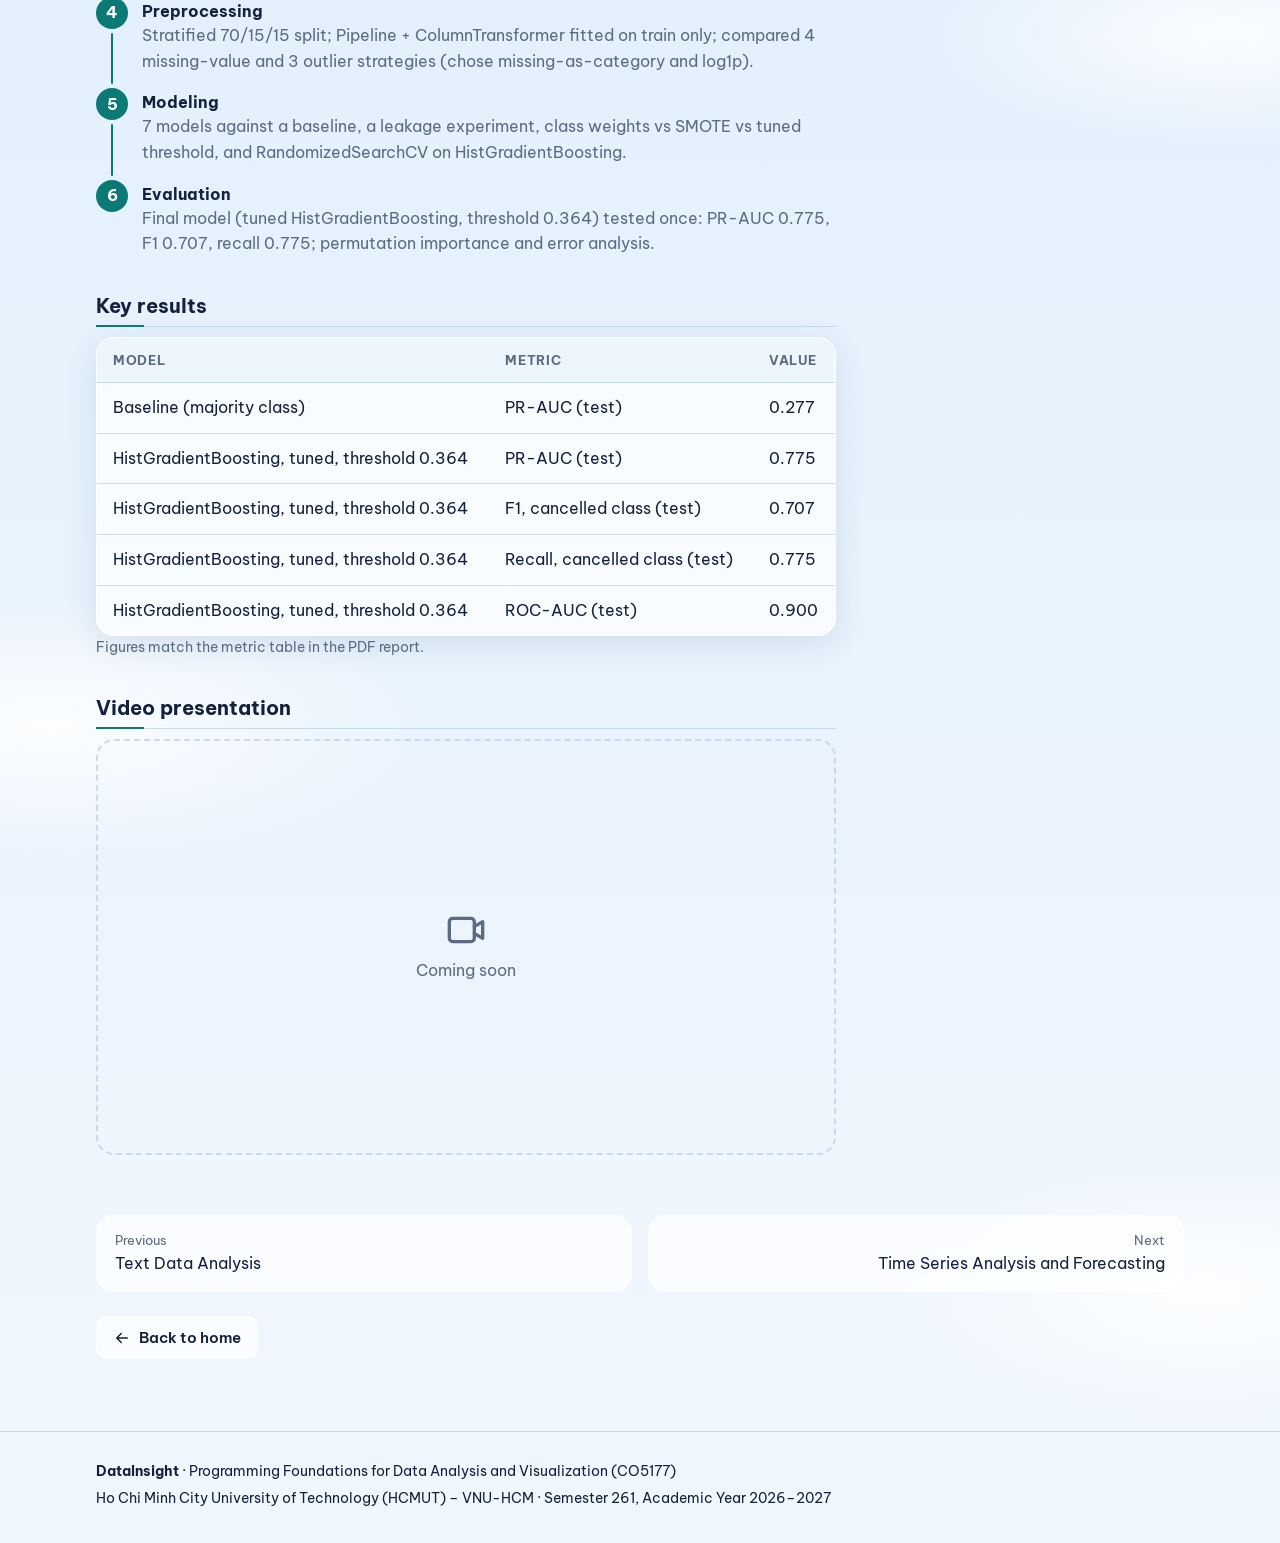
==== commit 5ea942b5: "Update Time series progress on landing page Add forecasting results from the Time series notebook an" ====
--- a/tabular/index.html
+++ b/tabular/index.html
@@ -9,9 +9,9 @@
   <link rel="preconnect" href="https://fonts.googleapis.com">
   <link rel="preconnect" href="https://fonts.gstatic.com" crossorigin>
   <link href="https://fonts.googleapis.com/css2?family=Be+Vietnam+Pro:wght@400;500;600;700;800&display=swap" rel="stylesheet">
-  <link rel="stylesheet" href="../assets/css/style.css?v=5">
-  <link rel="stylesheet" href="../assets/css/effects.css?v=5">
-  <link rel="stylesheet" href="../assets/css/theme.css?v=5">
+  <link rel="stylesheet" href="../assets/css/style.css?v=6">
+  <link rel="stylesheet" href="../assets/css/effects.css?v=6">
+  <link rel="stylesheet" href="../assets/css/theme.css?v=6">
 </head>
 <body data-root="../" data-page="project" data-project="tabular">
   <header class="site-header" id="site-header"></header>
@@ -24,8 +24,8 @@
     </noscript>
   </main>
   <footer class="site-footer" id="site-footer"></footer>
-  <script src="../assets/js/data.js?v=5"></script>
-  <script src="../assets/js/effects.js?v=5"></script>
-  <script src="../assets/js/render.js?v=5"></script>
+  <script src="../assets/js/data.js?v=6"></script>
+  <script src="../assets/js/effects.js?v=6"></script>
+  <script src="../assets/js/render.js?v=6"></script>
 </body>
 </html>
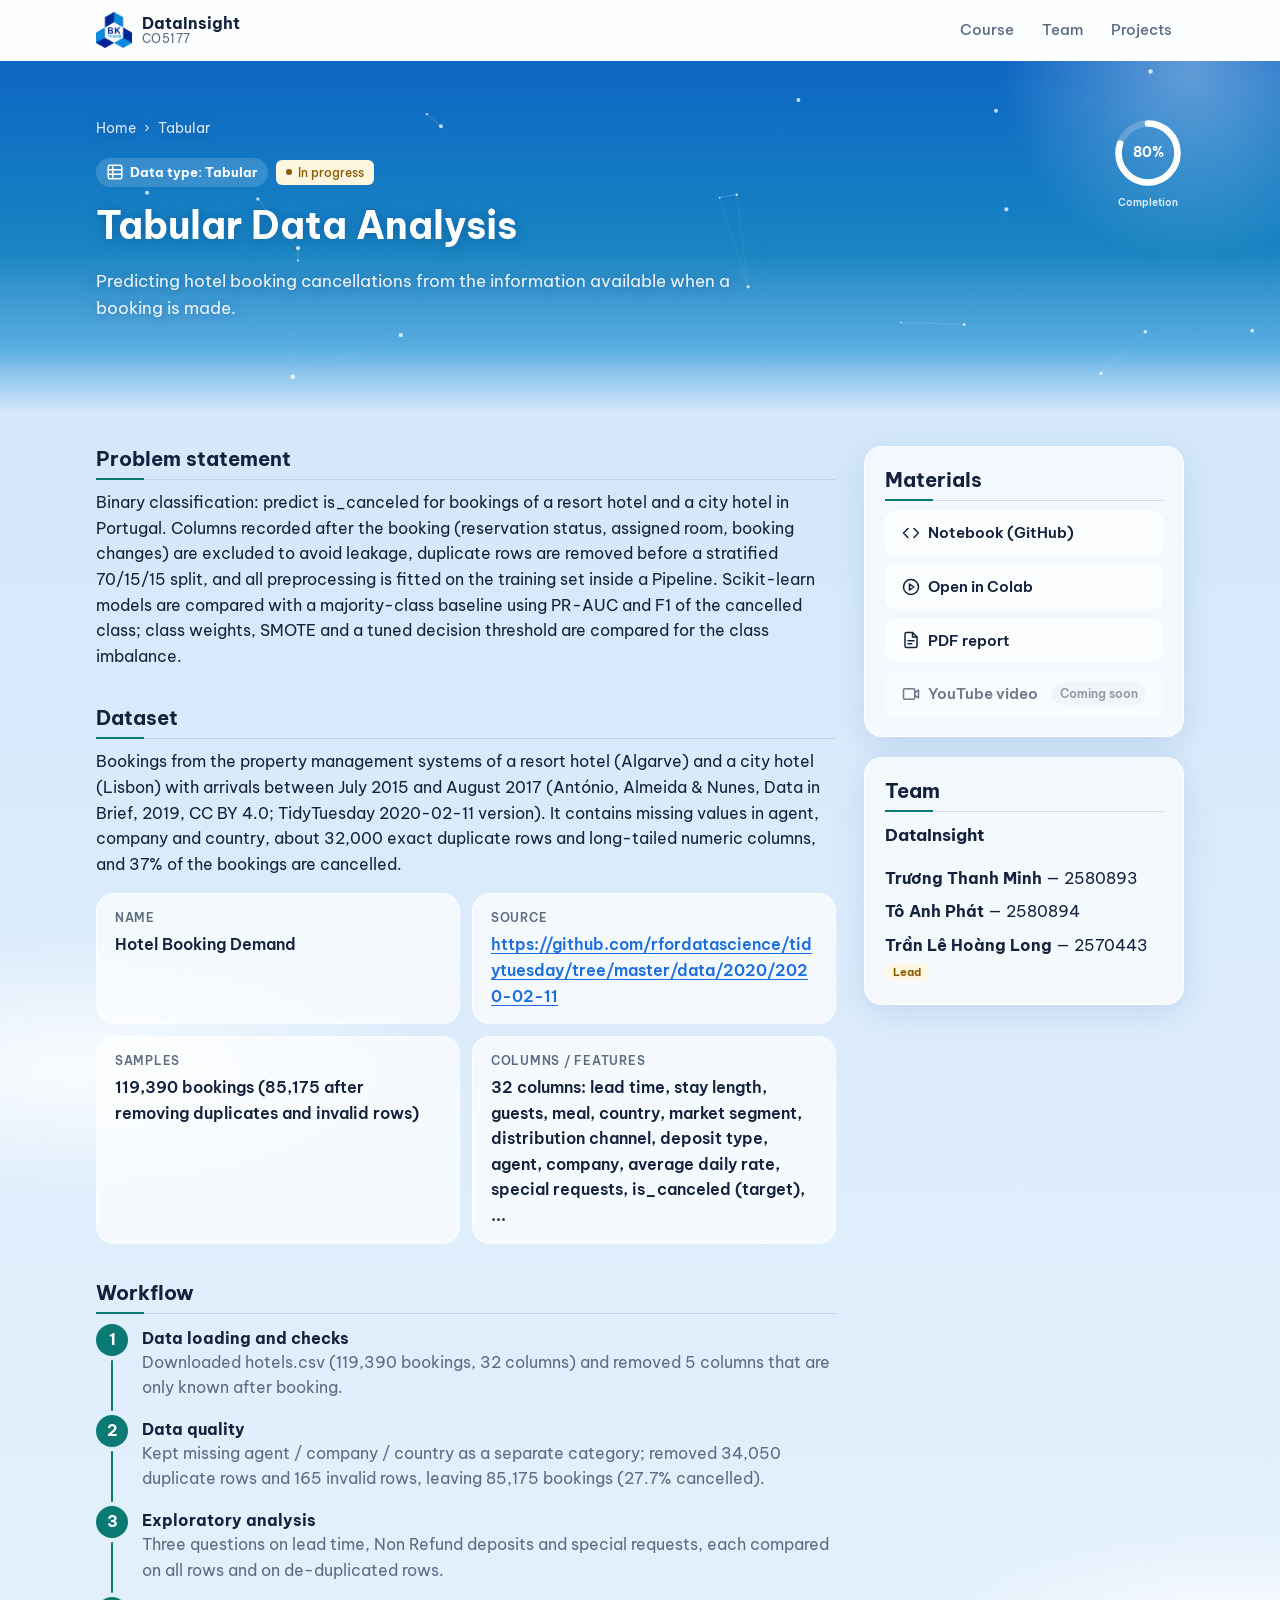
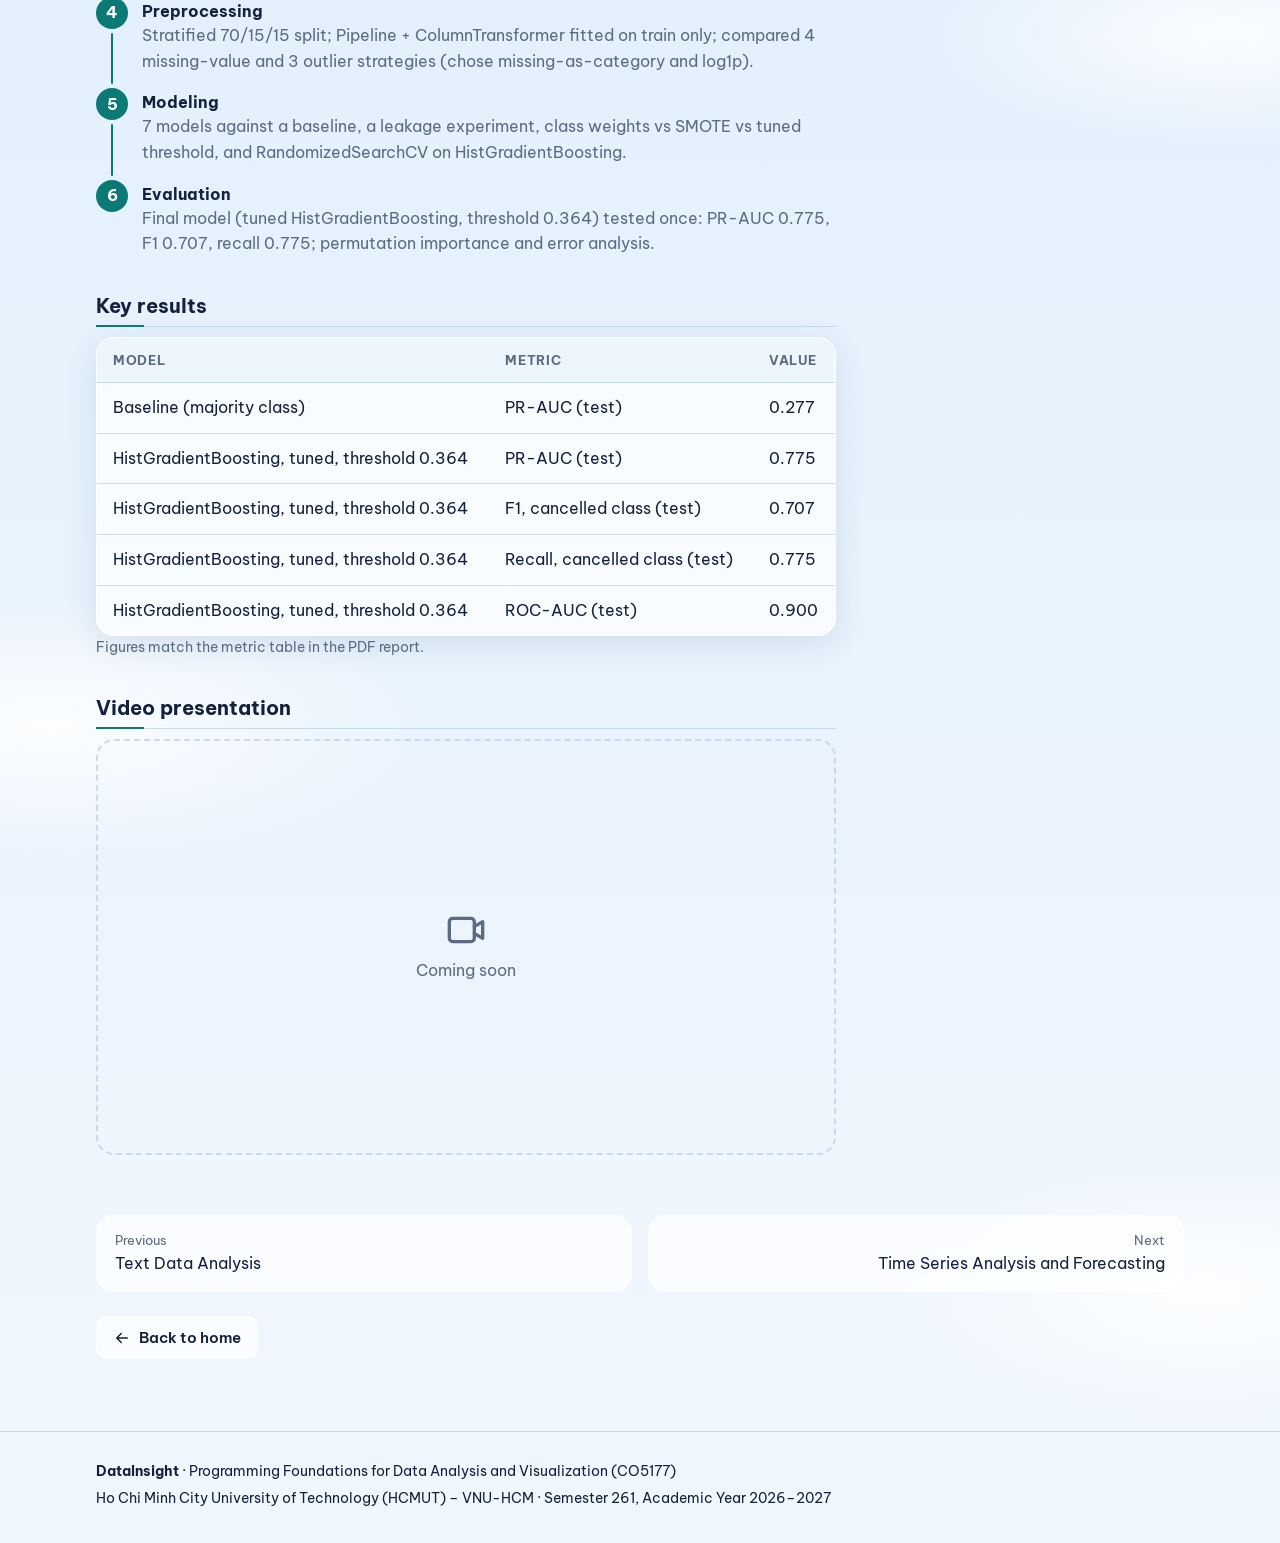
==== commit fa1a130b: "Add text report PDF and fill the Text project on the landing page" ====
--- a/tabular/index.html
+++ b/tabular/index.html
@@ -9,9 +9,9 @@
   <link rel="preconnect" href="https://fonts.googleapis.com">
   <link rel="preconnect" href="https://fonts.gstatic.com" crossorigin>
   <link href="https://fonts.googleapis.com/css2?family=Be+Vietnam+Pro:wght@400;500;600;700;800&display=swap" rel="stylesheet">
-  <link rel="stylesheet" href="../assets/css/style.css?v=6">
-  <link rel="stylesheet" href="../assets/css/effects.css?v=6">
-  <link rel="stylesheet" href="../assets/css/theme.css?v=6">
+  <link rel="stylesheet" href="../assets/css/style.css?v=7">
+  <link rel="stylesheet" href="../assets/css/effects.css?v=7">
+  <link rel="stylesheet" href="../assets/css/theme.css?v=7">
 </head>
 <body data-root="../" data-page="project" data-project="tabular">
   <header class="site-header" id="site-header"></header>
@@ -24,8 +24,8 @@
     </noscript>
   </main>
   <footer class="site-footer" id="site-footer"></footer>
-  <script src="../assets/js/data.js?v=6"></script>
-  <script src="../assets/js/effects.js?v=6"></script>
-  <script src="../assets/js/render.js?v=6"></script>
+  <script src="../assets/js/data.js?v=7"></script>
+  <script src="../assets/js/effects.js?v=7"></script>
+  <script src="../assets/js/render.js?v=7"></script>
 </body>
 </html>
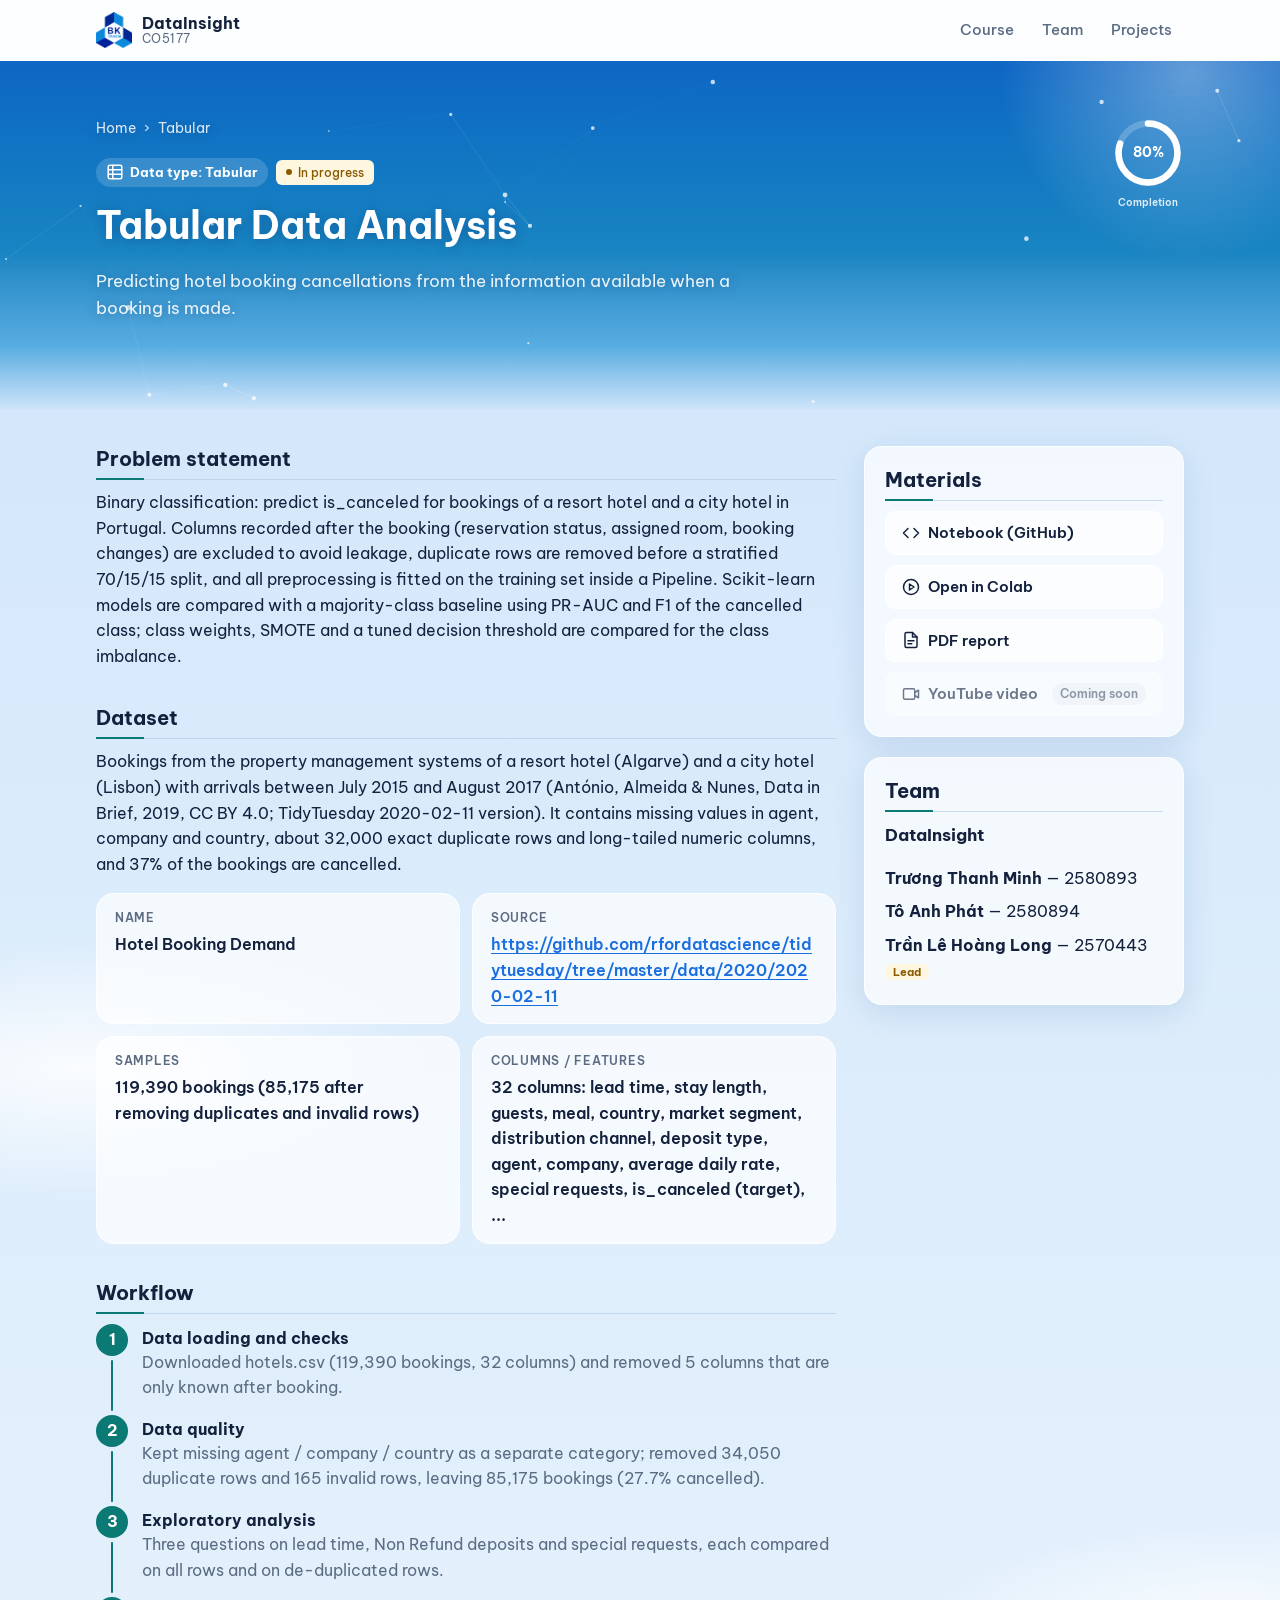
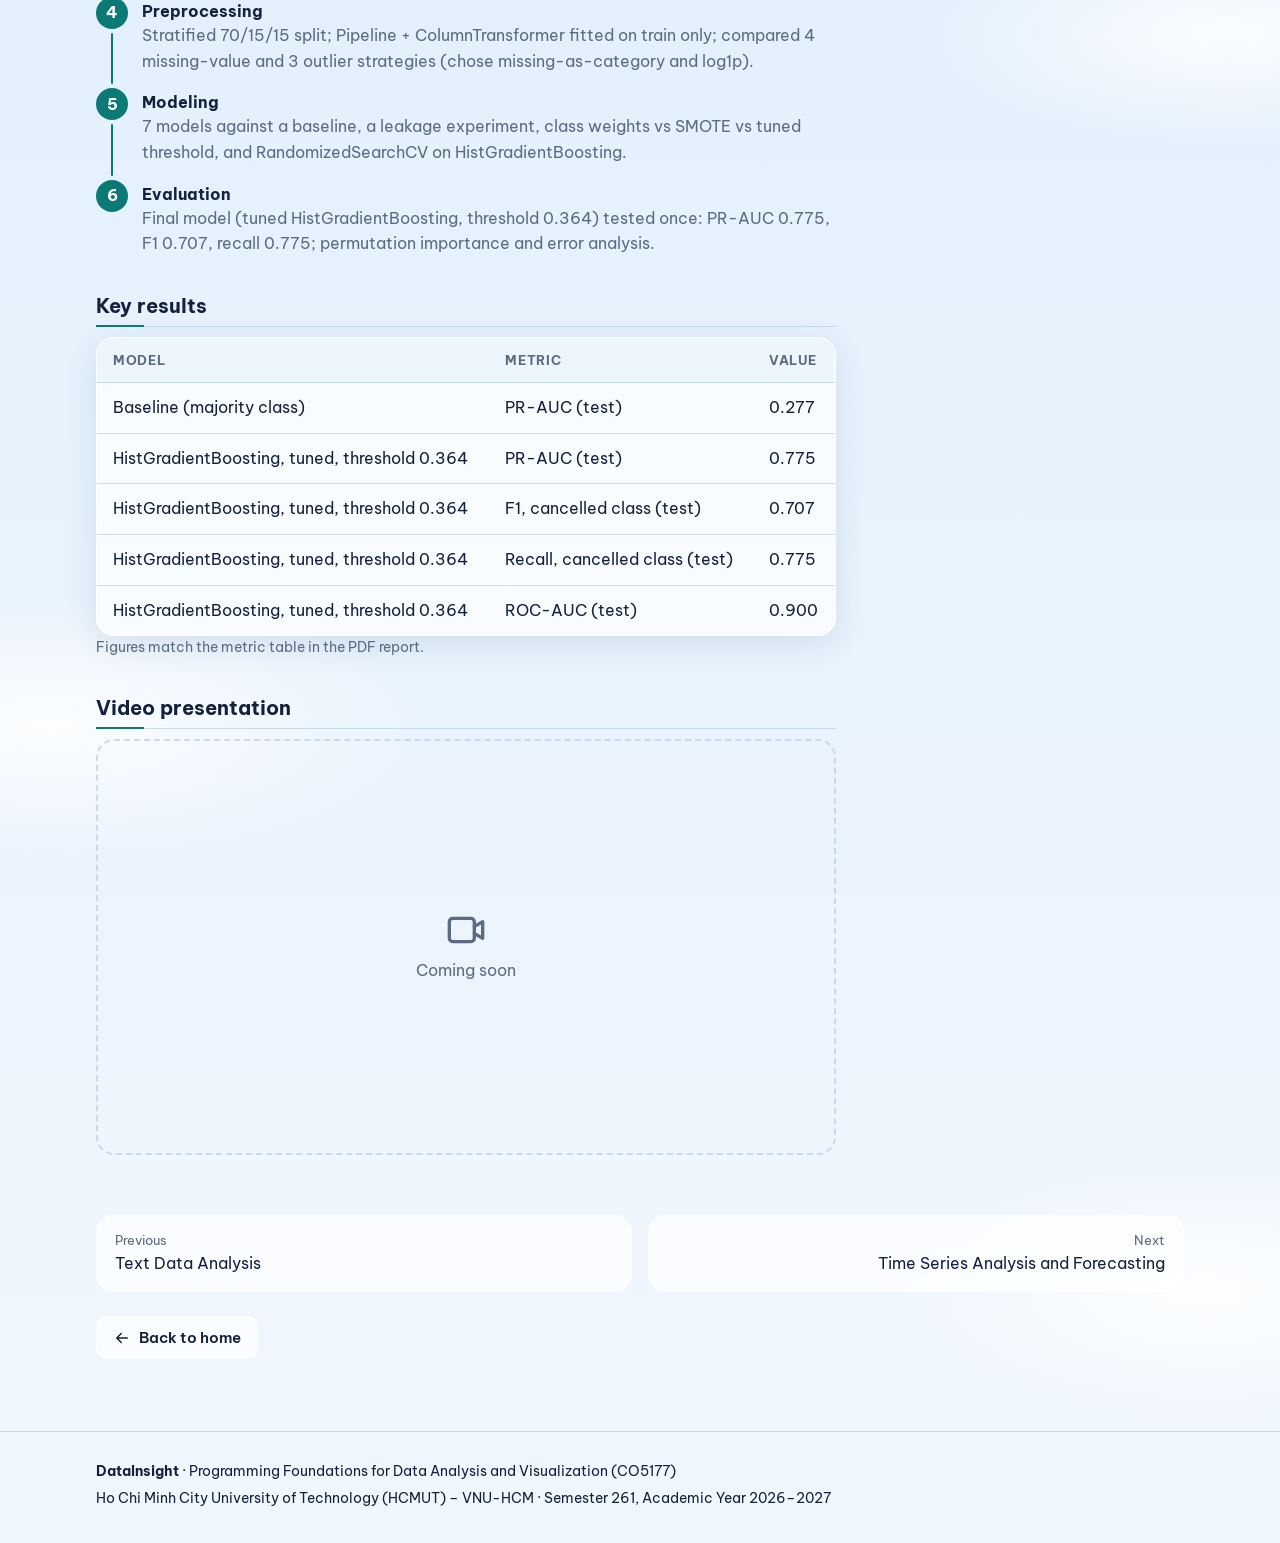
==== commit 157d89bf: "Landing page: describe the Text model per task, add GitHub links for Phát and Long" ====
--- a/tabular/index.html
+++ b/tabular/index.html
@@ -9,9 +9,9 @@
   <link rel="preconnect" href="https://fonts.googleapis.com">
   <link rel="preconnect" href="https://fonts.gstatic.com" crossorigin>
   <link href="https://fonts.googleapis.com/css2?family=Be+Vietnam+Pro:wght@400;500;600;700;800&display=swap" rel="stylesheet">
-  <link rel="stylesheet" href="../assets/css/style.css?v=7">
-  <link rel="stylesheet" href="../assets/css/effects.css?v=7">
-  <link rel="stylesheet" href="../assets/css/theme.css?v=7">
+  <link rel="stylesheet" href="../assets/css/style.css?v=8">
+  <link rel="stylesheet" href="../assets/css/effects.css?v=8">
+  <link rel="stylesheet" href="../assets/css/theme.css?v=8">
 </head>
 <body data-root="../" data-page="project" data-project="tabular">
   <header class="site-header" id="site-header"></header>
@@ -24,8 +24,8 @@
     </noscript>
   </main>
   <footer class="site-footer" id="site-footer"></footer>
-  <script src="../assets/js/data.js?v=7"></script>
-  <script src="../assets/js/effects.js?v=7"></script>
-  <script src="../assets/js/render.js?v=7"></script>
+  <script src="../assets/js/data.js?v=8"></script>
+  <script src="../assets/js/effects.js?v=8"></script>
+  <script src="../assets/js/render.js?v=8"></script>
 </body>
 </html>
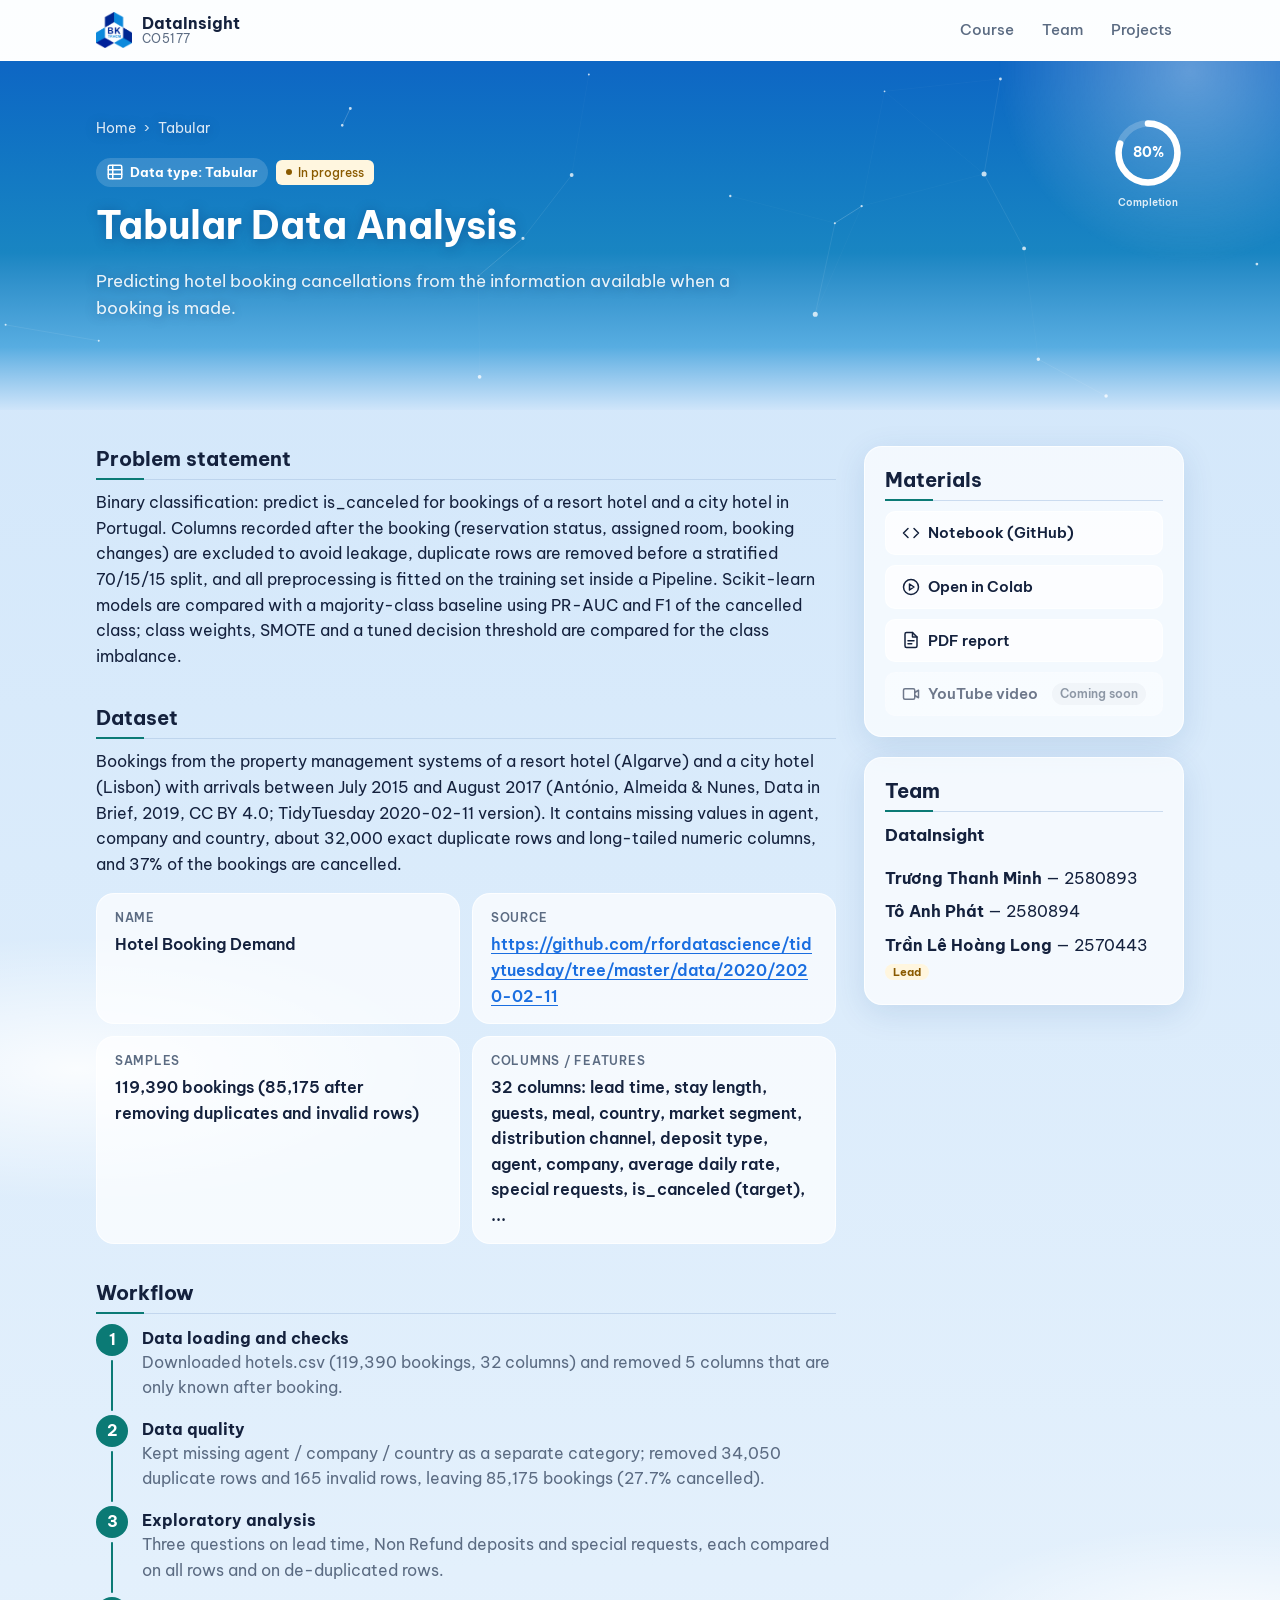
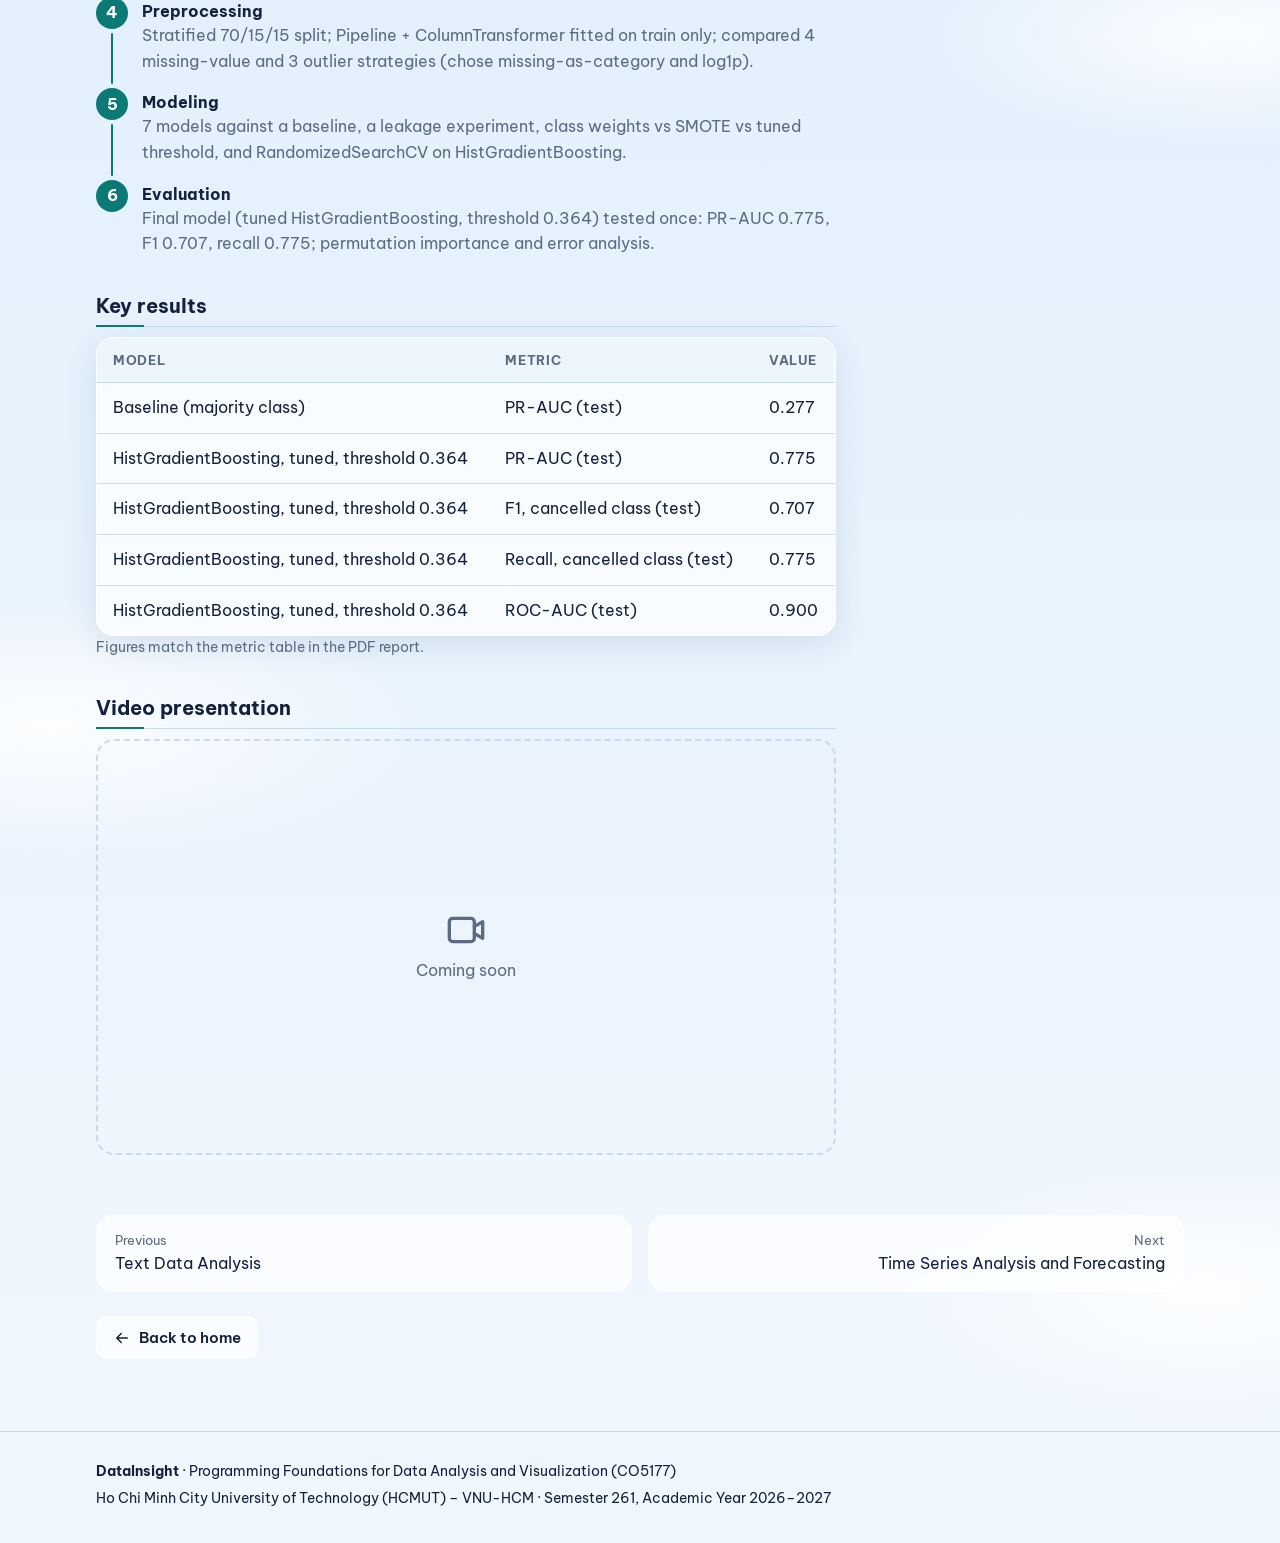
==== commit 88a0e1b5: "Re-run Time series notebook and update report and landing page - Re-run the notebook end to end (abo" ====
--- a/tabular/index.html
+++ b/tabular/index.html
@@ -9,9 +9,9 @@
   <link rel="preconnect" href="https://fonts.googleapis.com">
   <link rel="preconnect" href="https://fonts.gstatic.com" crossorigin>
   <link href="https://fonts.googleapis.com/css2?family=Be+Vietnam+Pro:wght@400;500;600;700;800&display=swap" rel="stylesheet">
-  <link rel="stylesheet" href="../assets/css/style.css?v=8">
-  <link rel="stylesheet" href="../assets/css/effects.css?v=8">
-  <link rel="stylesheet" href="../assets/css/theme.css?v=8">
+  <link rel="stylesheet" href="../assets/css/style.css?v=7">
+  <link rel="stylesheet" href="../assets/css/effects.css?v=7">
+  <link rel="stylesheet" href="../assets/css/theme.css?v=7">
 </head>
 <body data-root="../" data-page="project" data-project="tabular">
   <header class="site-header" id="site-header"></header>
@@ -25,7 +25,7 @@
   </main>
   <footer class="site-footer" id="site-footer"></footer>
   <script src="../assets/js/data.js?v=8"></script>
-  <script src="../assets/js/effects.js?v=8"></script>
-  <script src="../assets/js/render.js?v=8"></script>
+  <script src="../assets/js/effects.js?v=7"></script>
+  <script src="../assets/js/render.js?v=7"></script>
 </body>
 </html>
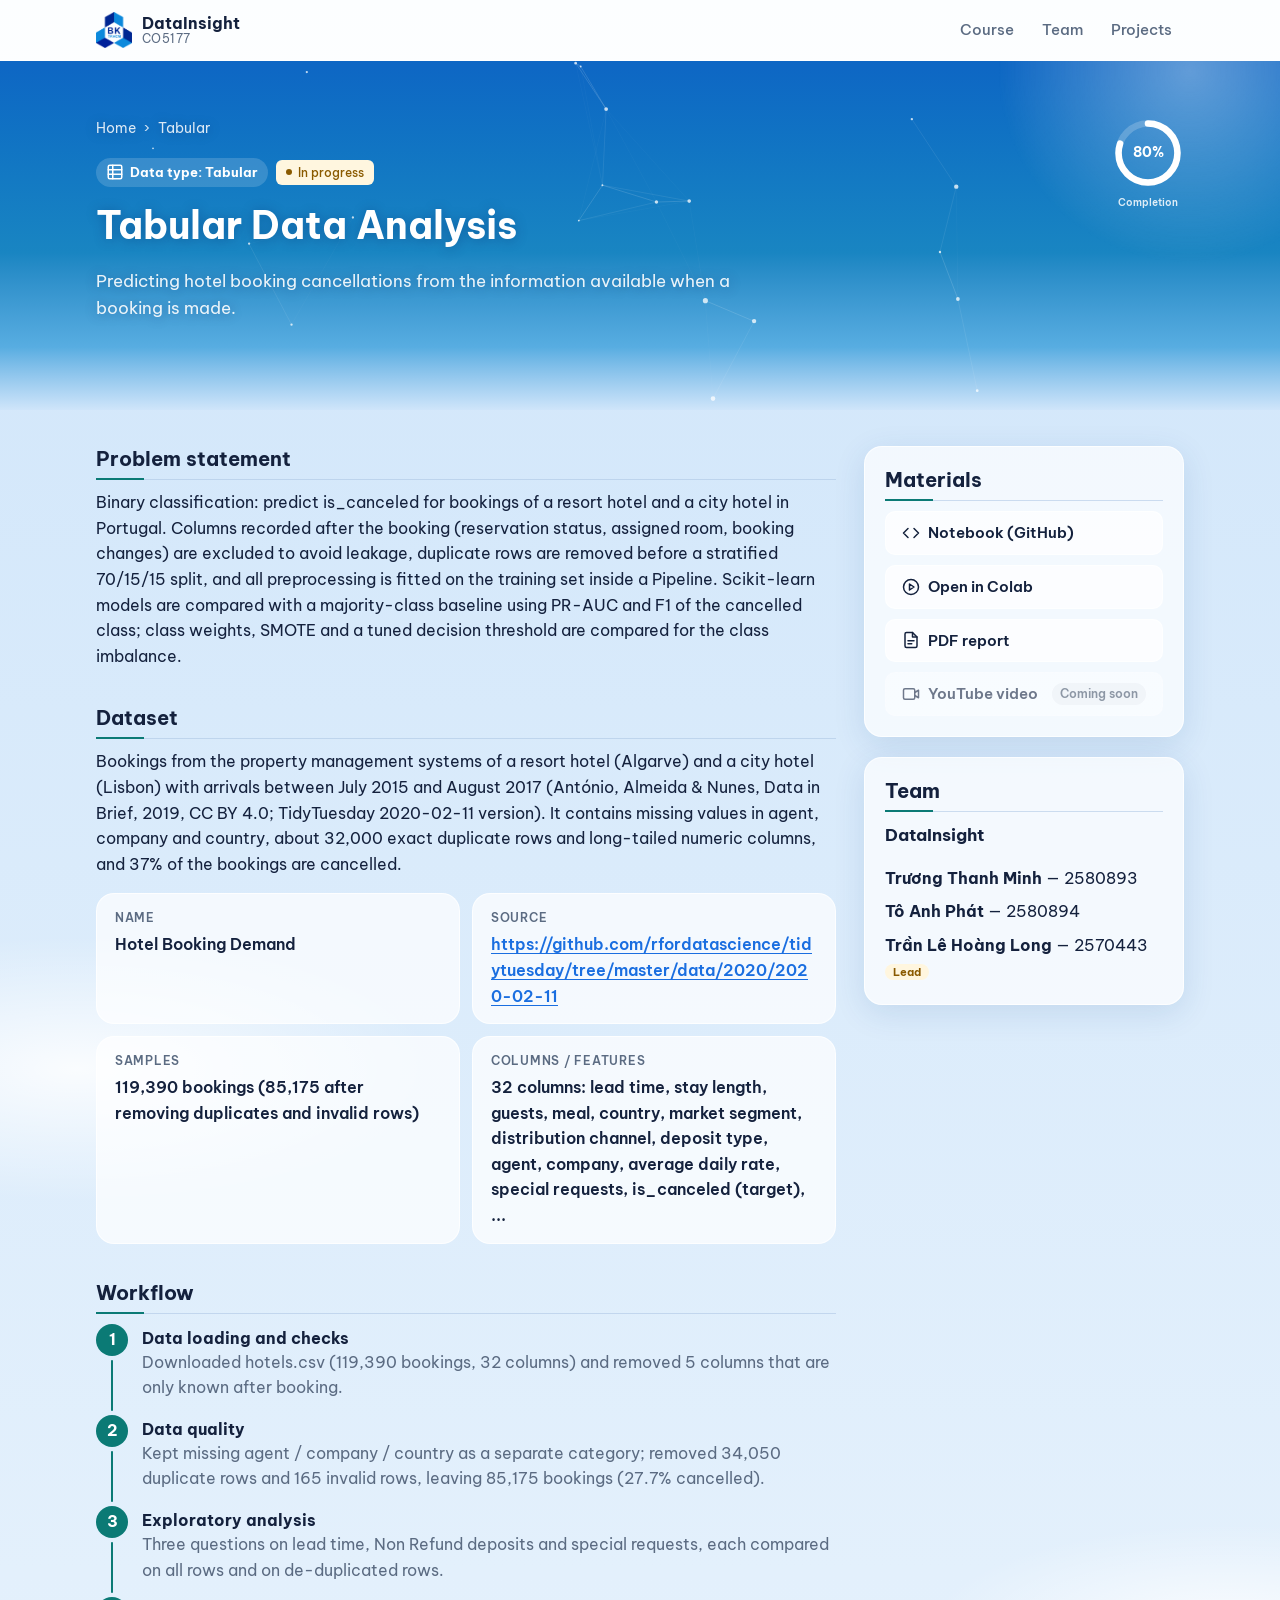
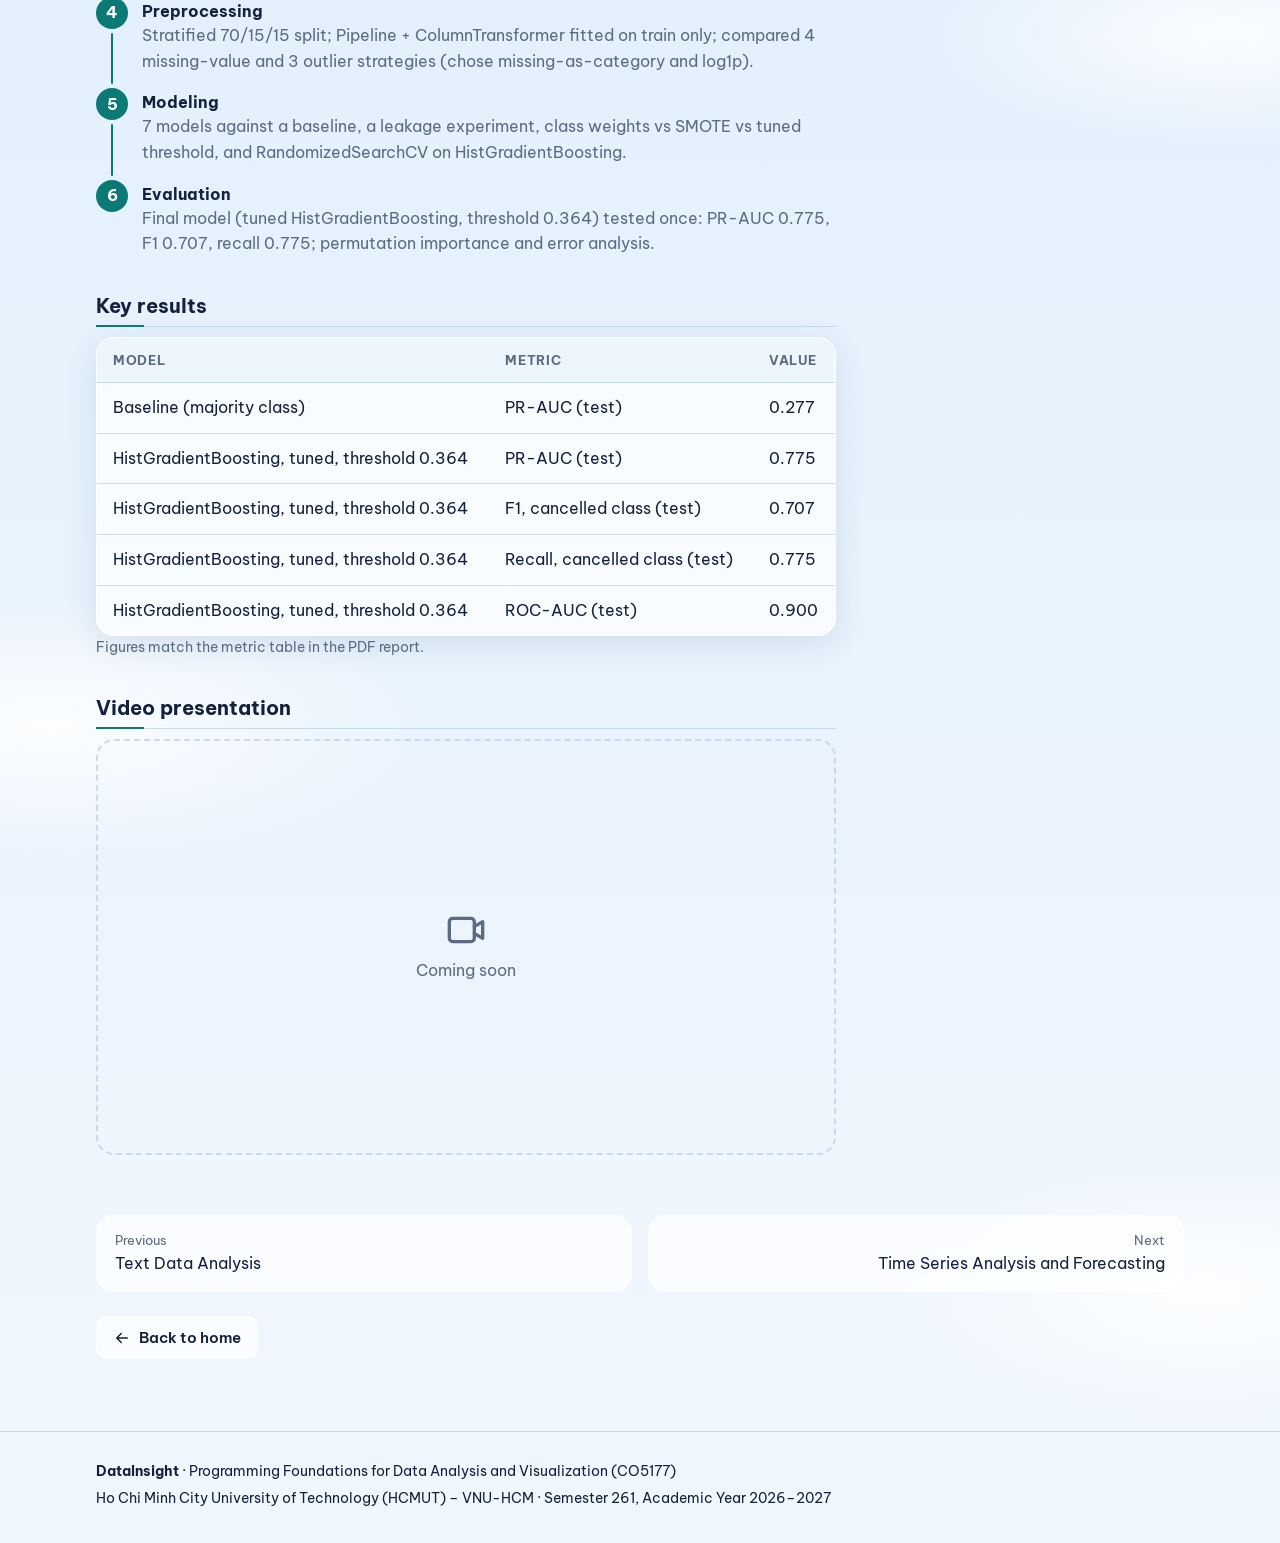
==== commit e29c6d2a: "Merge remote-tracking branch 'origin/main' into fix/text-review-feedback # Conflicts: #	index.html #" ====
--- a/tabular/index.html
+++ b/tabular/index.html
@@ -9,9 +9,9 @@
   <link rel="preconnect" href="https://fonts.googleapis.com">
   <link rel="preconnect" href="https://fonts.gstatic.com" crossorigin>
   <link href="https://fonts.googleapis.com/css2?family=Be+Vietnam+Pro:wght@400;500;600;700;800&display=swap" rel="stylesheet">
-  <link rel="stylesheet" href="../assets/css/style.css?v=7">
-  <link rel="stylesheet" href="../assets/css/effects.css?v=7">
-  <link rel="stylesheet" href="../assets/css/theme.css?v=7">
+  <link rel="stylesheet" href="../assets/css/style.css?v=8">
+  <link rel="stylesheet" href="../assets/css/effects.css?v=8">
+  <link rel="stylesheet" href="../assets/css/theme.css?v=8">
 </head>
 <body data-root="../" data-page="project" data-project="tabular">
   <header class="site-header" id="site-header"></header>
@@ -24,8 +24,8 @@
     </noscript>
   </main>
   <footer class="site-footer" id="site-footer"></footer>
-  <script src="../assets/js/data.js?v=8"></script>
-  <script src="../assets/js/effects.js?v=7"></script>
-  <script src="../assets/js/render.js?v=7"></script>
+  <script src="../assets/js/data.js?v=9"></script>
+  <script src="../assets/js/effects.js?v=9"></script>
+  <script src="../assets/js/render.js?v=9"></script>
 </body>
 </html>
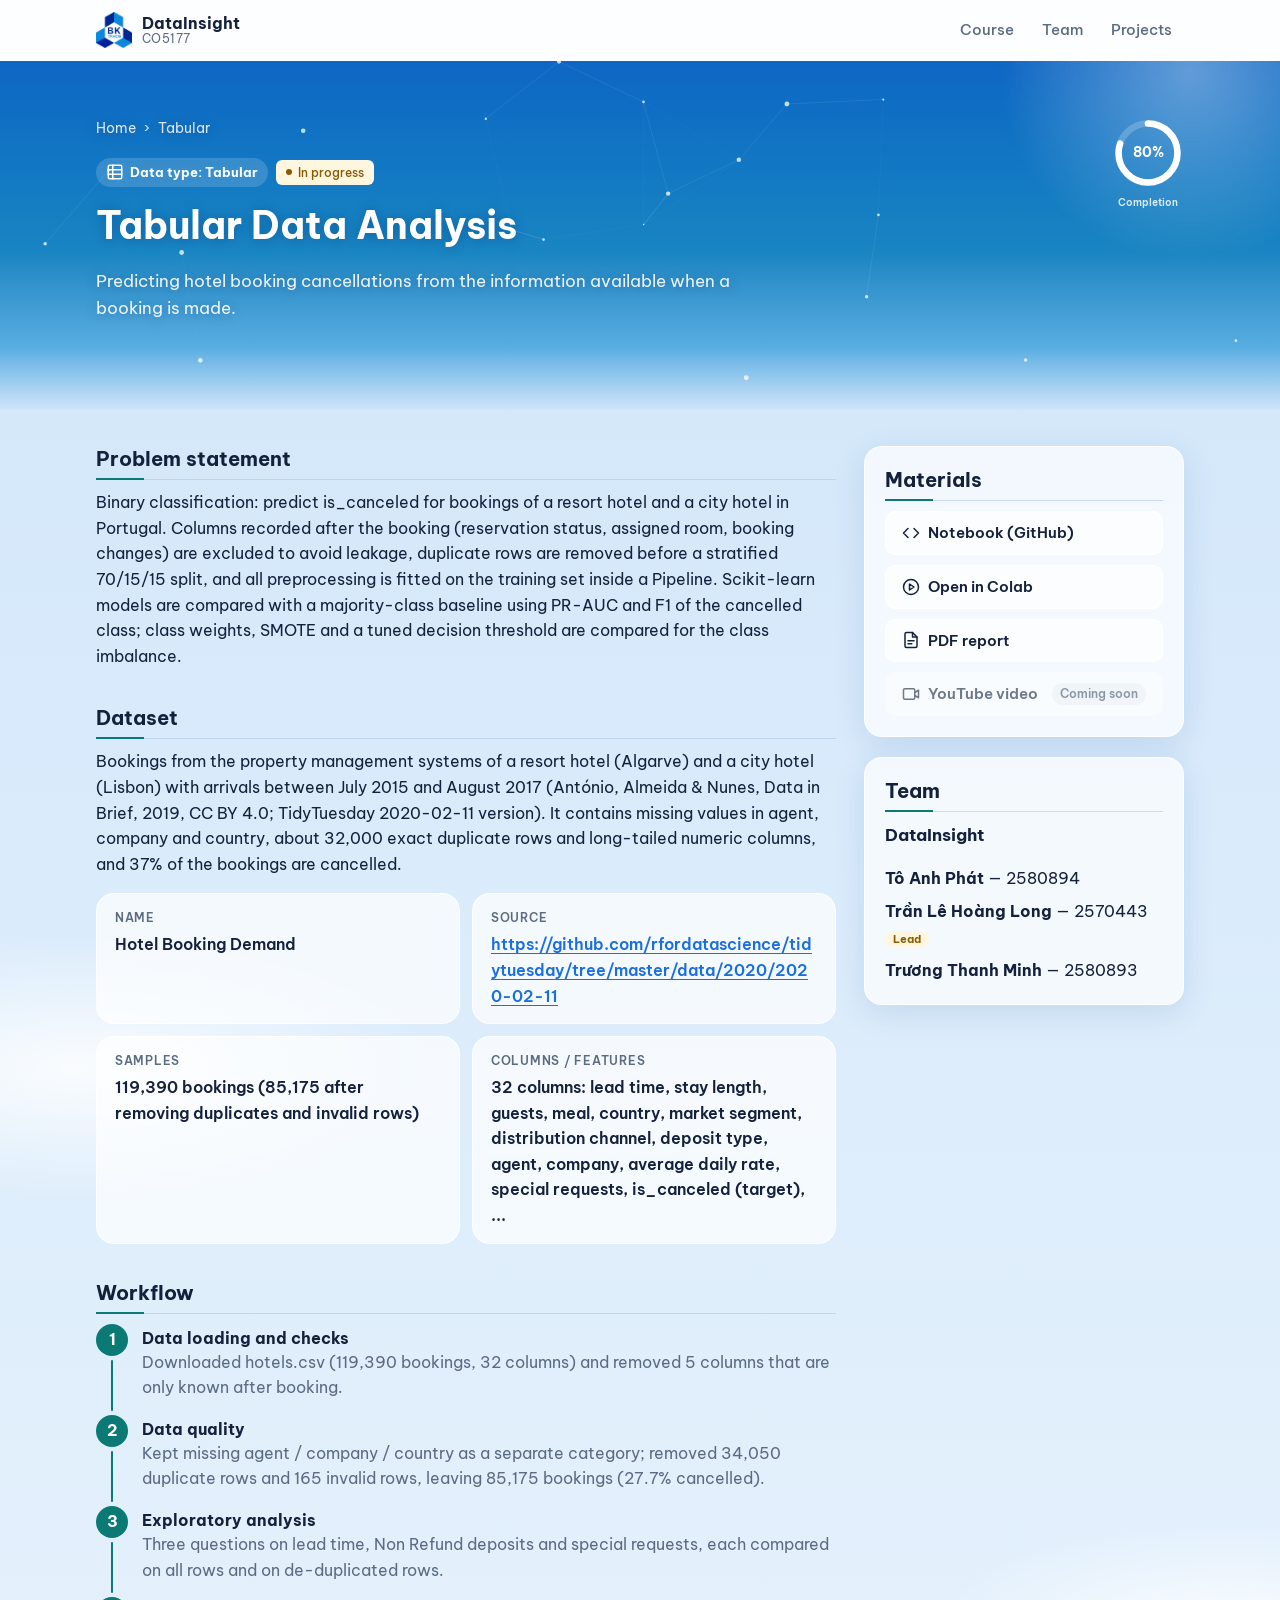
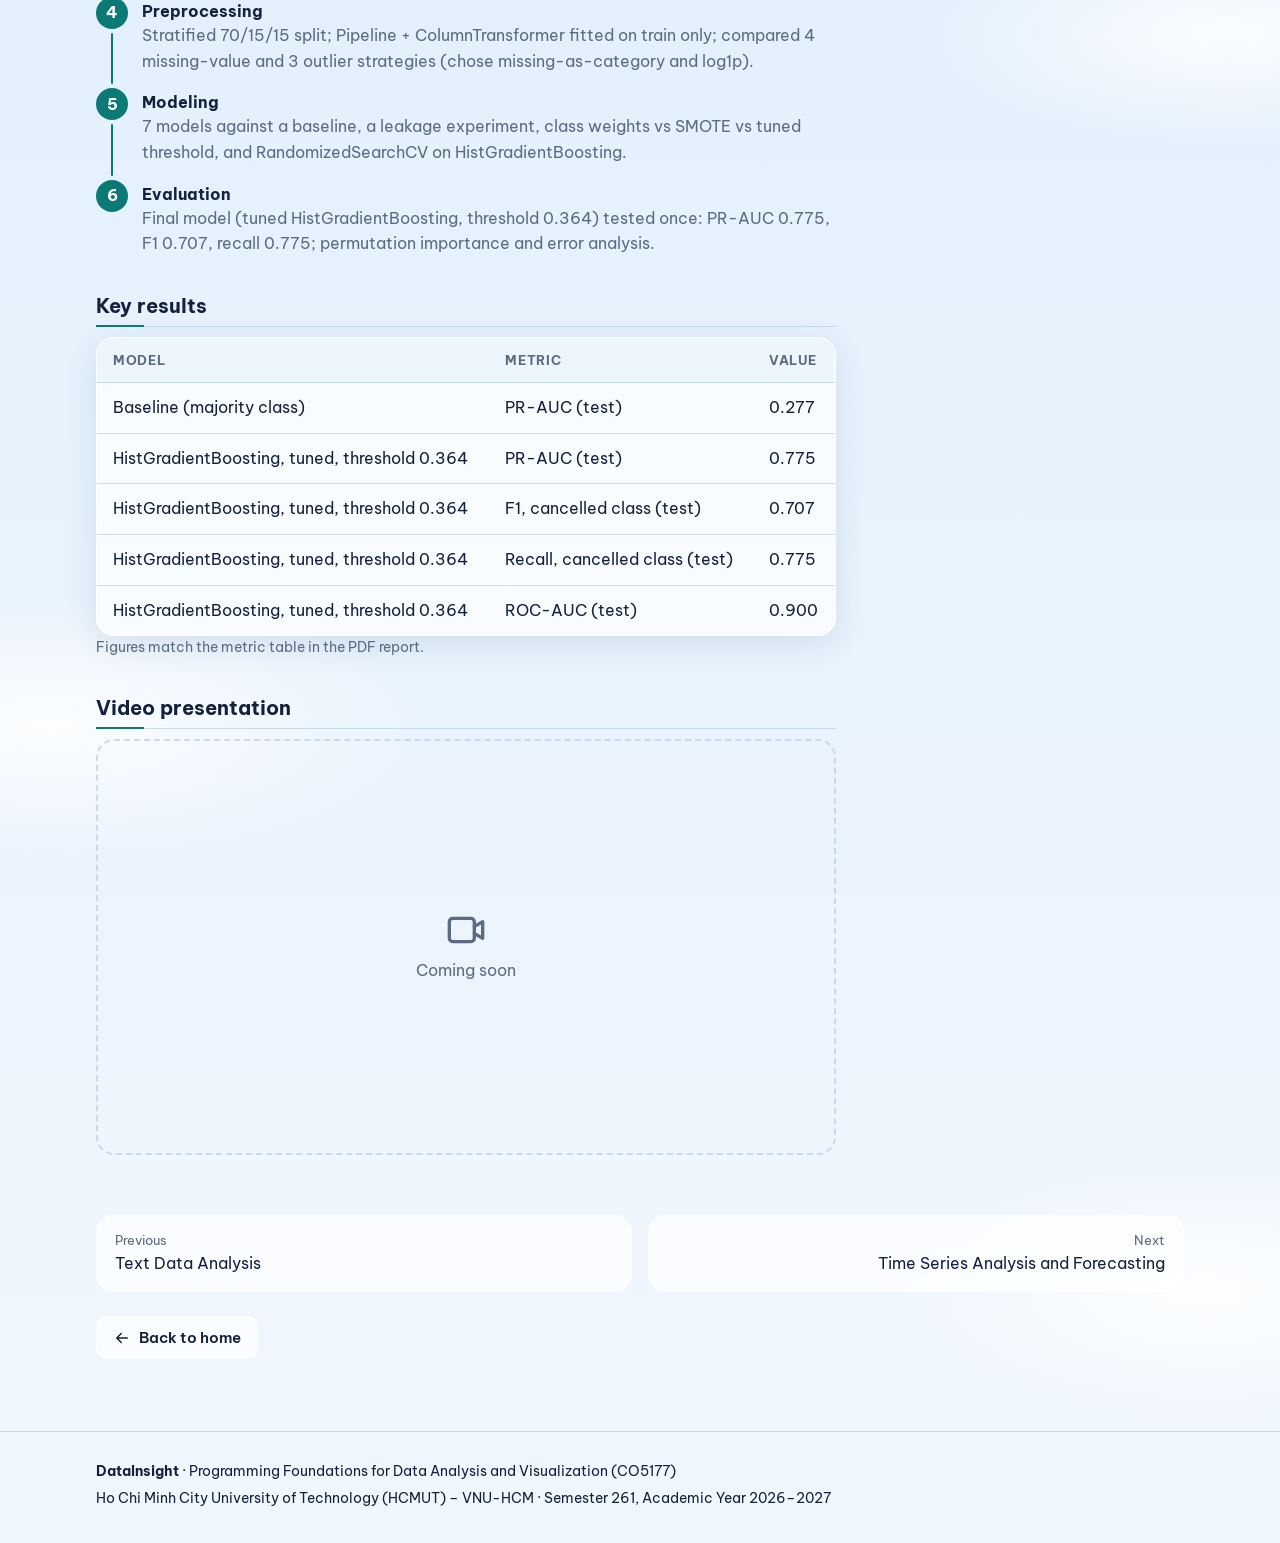
==== commit fdab9b2a: "update report" ====
--- a/tabular/index.html
+++ b/tabular/index.html
@@ -9,9 +9,9 @@
   <link rel="preconnect" href="https://fonts.googleapis.com">
   <link rel="preconnect" href="https://fonts.gstatic.com" crossorigin>
   <link href="https://fonts.googleapis.com/css2?family=Be+Vietnam+Pro:wght@400;500;600;700;800&display=swap" rel="stylesheet">
-  <link rel="stylesheet" href="../assets/css/style.css?v=8">
-  <link rel="stylesheet" href="../assets/css/effects.css?v=8">
-  <link rel="stylesheet" href="../assets/css/theme.css?v=8">
+  <link rel="stylesheet" href="../assets/css/style.css?v=7">
+  <link rel="stylesheet" href="../assets/css/effects.css?v=7">
+  <link rel="stylesheet" href="../assets/css/theme.css?v=7">
 </head>
 <body data-root="../" data-page="project" data-project="tabular">
   <header class="site-header" id="site-header"></header>
@@ -24,8 +24,8 @@
     </noscript>
   </main>
   <footer class="site-footer" id="site-footer"></footer>
-  <script src="../assets/js/data.js?v=9"></script>
-  <script src="../assets/js/effects.js?v=9"></script>
-  <script src="../assets/js/render.js?v=9"></script>
+  <script src="../assets/js/data.js?v=10"></script>
+  <script src="../assets/js/effects.js?v=7"></script>
+  <script src="../assets/js/render.js?v=7"></script>
 </body>
 </html>
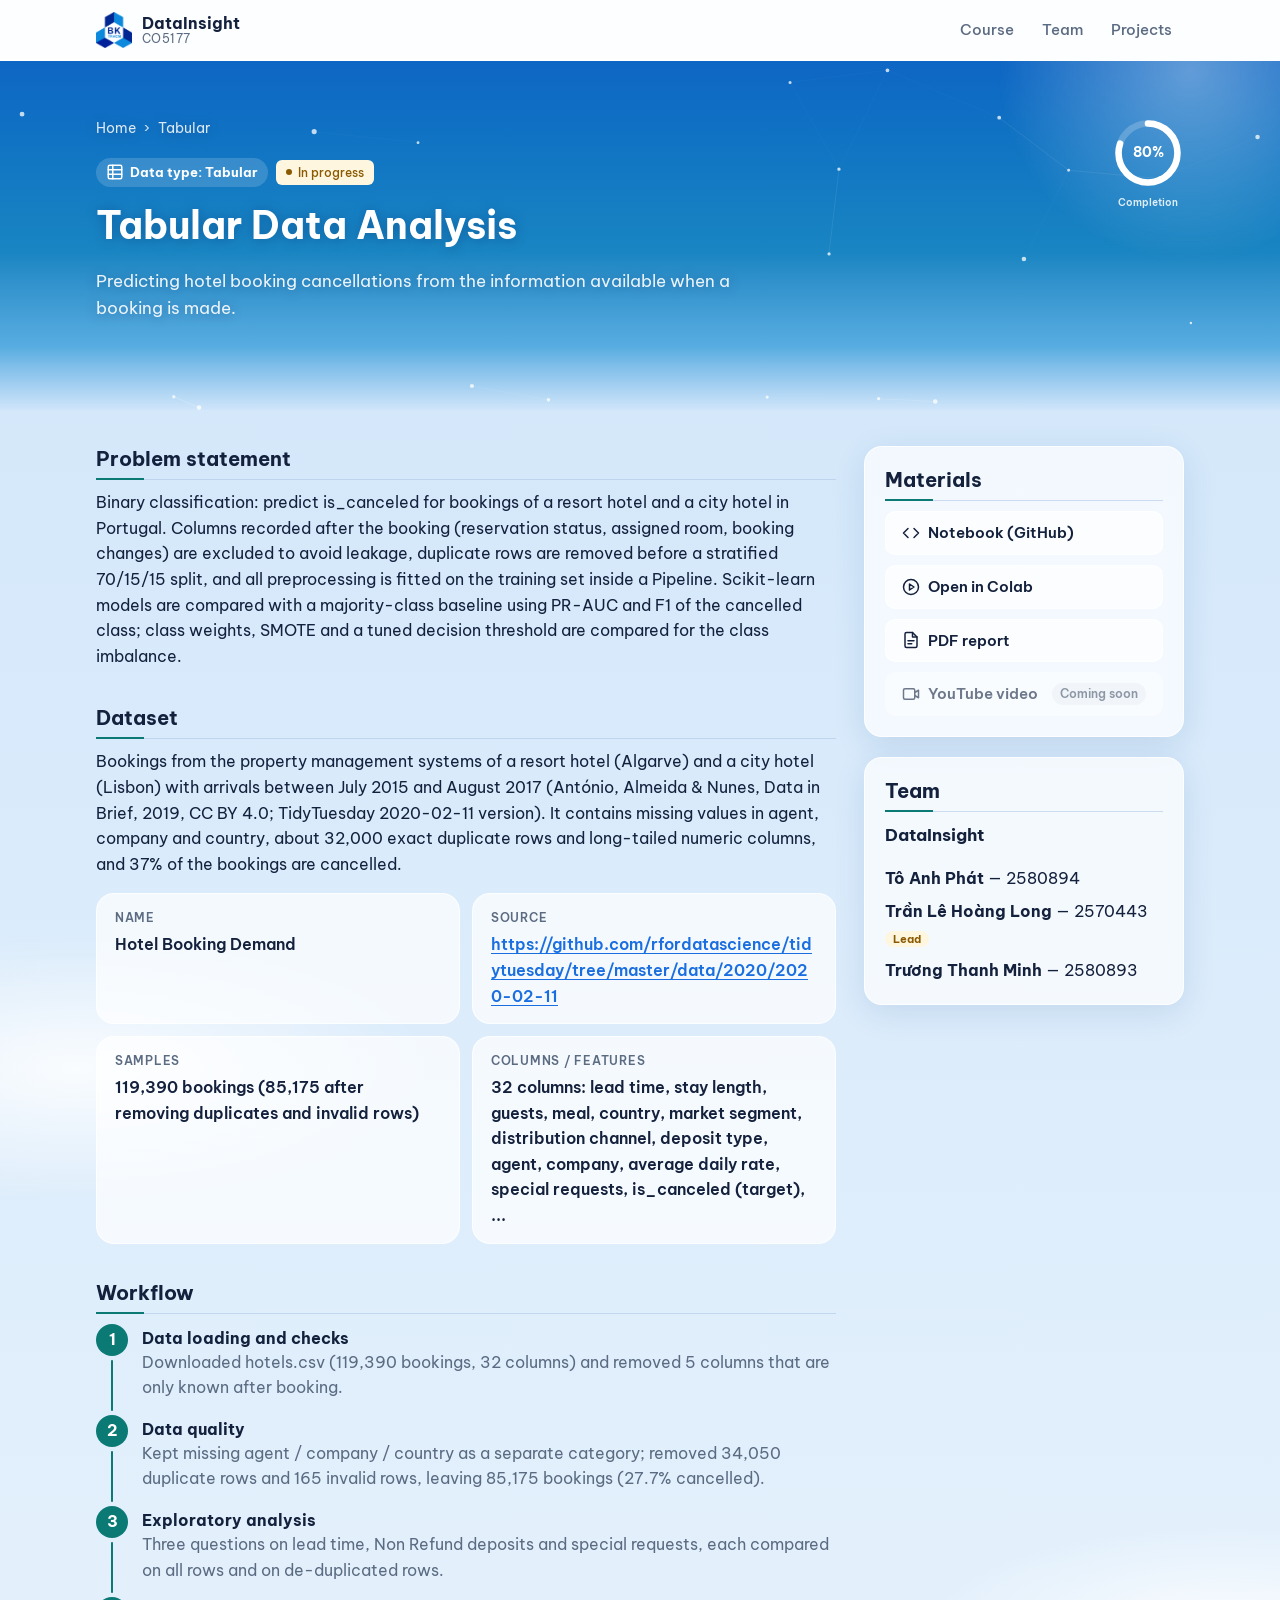
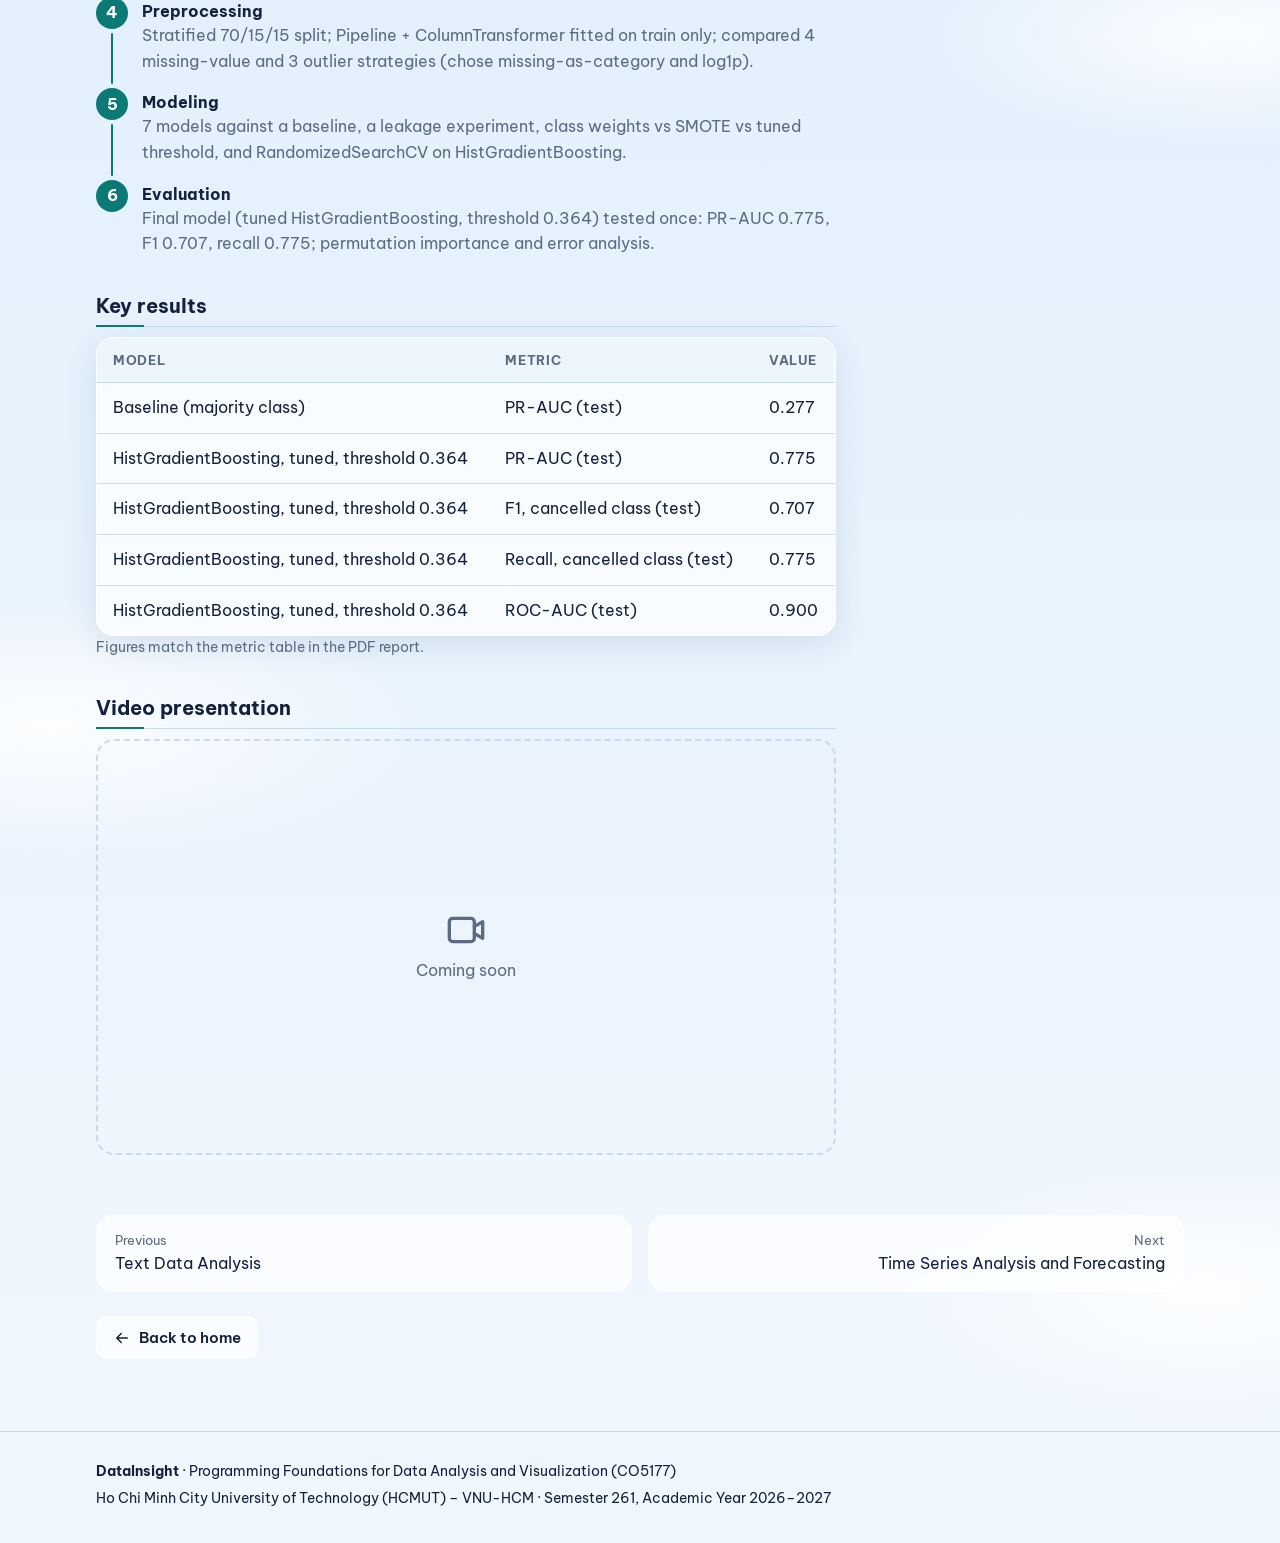
==== commit 7d512892: "Merge main into fix/timeseries-eda-leakage Resolve conflicts in assets/js/data.js and the four index" ====
--- a/tabular/index.html
+++ b/tabular/index.html
@@ -9,9 +9,9 @@
   <link rel="preconnect" href="https://fonts.googleapis.com">
   <link rel="preconnect" href="https://fonts.gstatic.com" crossorigin>
   <link href="https://fonts.googleapis.com/css2?family=Be+Vietnam+Pro:wght@400;500;600;700;800&display=swap" rel="stylesheet">
-  <link rel="stylesheet" href="../assets/css/style.css?v=7">
-  <link rel="stylesheet" href="../assets/css/effects.css?v=7">
-  <link rel="stylesheet" href="../assets/css/theme.css?v=7">
+  <link rel="stylesheet" href="../assets/css/style.css?v=8">
+  <link rel="stylesheet" href="../assets/css/effects.css?v=8">
+  <link rel="stylesheet" href="../assets/css/theme.css?v=8">
 </head>
 <body data-root="../" data-page="project" data-project="tabular">
   <header class="site-header" id="site-header"></header>
@@ -25,7 +25,7 @@
   </main>
   <footer class="site-footer" id="site-footer"></footer>
   <script src="../assets/js/data.js?v=10"></script>
-  <script src="../assets/js/effects.js?v=7"></script>
-  <script src="../assets/js/render.js?v=7"></script>
+  <script src="../assets/js/effects.js?v=9"></script>
+  <script src="../assets/js/render.js?v=9"></script>
 </body>
 </html>
